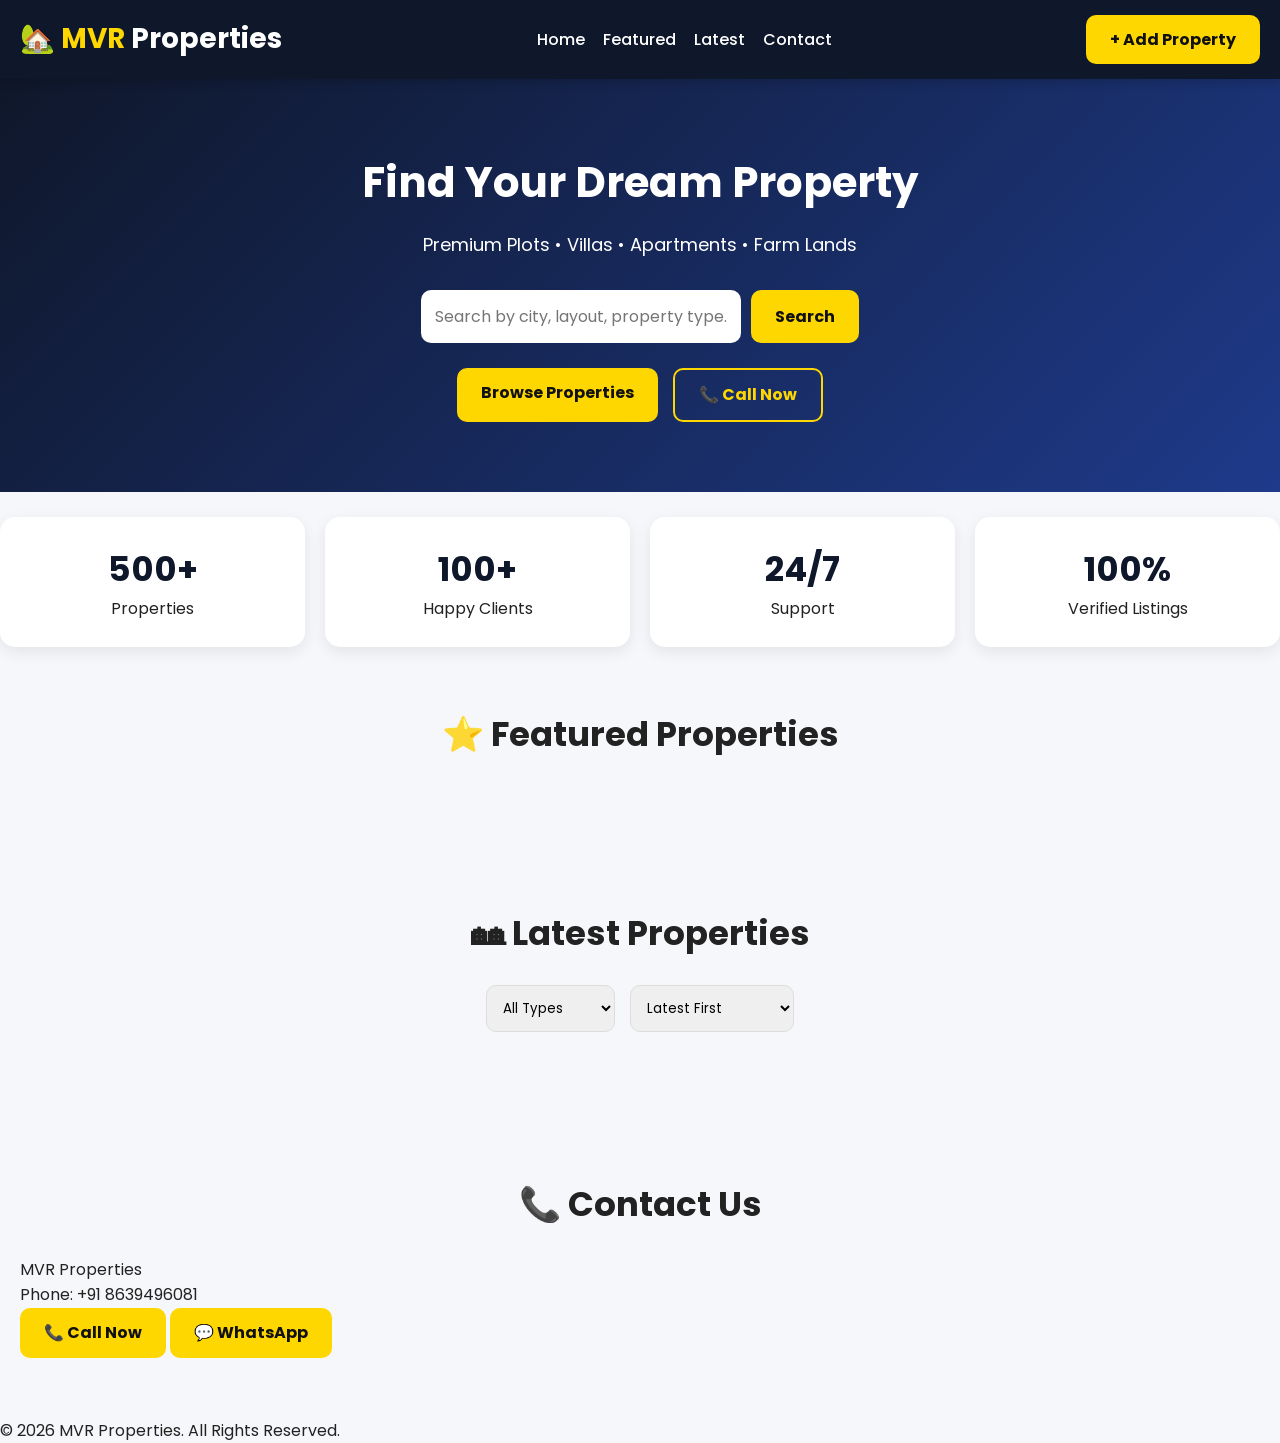
==== index.html @ 77edc290 "Update index.html" ====
<!DOCTYPE html>
<html lang="en">
<head>

<meta charset="UTF-8">
<meta name="viewport" content="width=device-width, initial-scale=1.0">

<title>MVR Properties | Luxury Real Estate</title>

<link rel="stylesheet" href="style.css">

<link href="https://fonts.googleapis.com/css2?family=Poppins:wght@300;400;500;600;700;800&display=swap" rel="stylesheet">

</head>

<body>

<header class="header">

<div class="logo">
🏡 <span>MVR</span> Properties
</div>

<nav>

<a href="#">Home</a>

<a href="#featured">Featured</a>

<a href="#latest">Latest</a>

<a href="#contact">Contact</a>

</nav>

<button id="addPropertyBtn" class="gold-btn">
+ Add Property
</button>

</header>

<section class="hero">

<div class="hero-content">

<h1>
Find Your Dream Property
</h1>

<p>
Premium Plots • Villas • Apartments • Farm Lands
</p>

<div class="search-box">

<input
type="text"
id="searchInput"
placeholder="Search by city, layout, property type...">

<button class="gold-btn">
Search
</button>

</div>

<div class="hero-buttons">

<a href="#featured" class="gold-btn">
Browse Properties
</a>

<a href="tel:8639496081" class="outline-btn">
📞 Call Now
</a>

</div>

</div>

</section>

<section class="stats">

<div class="stat-card">
<h2>500+</h2>
<p>Properties</p>
</div>

<div class="stat-card">
<h2>100+</h2>
<p>Happy Clients</p>
</div>

<div class="stat-card">
<h2>24/7</h2>
<p>Support</p>
</div>

<div class="stat-card">
<h2>100%</h2>
<p>Verified Listings</p>
</div>

</section>

<section id="featured" class="section">

<h2>⭐ Featured Properties</h2>

<div id="propertyList" class="property-grid">

<!-- Properties load here -->

</div>

</section>
<section id="latest" class="section">

<h2>🏘 Latest Properties</h2>

<div class="filter-bar">

<select id="propertyType">

<option value="">All Types</option>
<option>Open Plot</option>
<option>House</option>
<option>Apartment</option>
<option>Commercial</option>
<option>Farm Land</option>

</select>

<select id="sortBy">

<option value="latest">Latest First</option>
<option value="low">Price: Low to High</option>
<option value="high">Price: High to Low</option>

</select>

</div>

<div id="latestProperties" class="property-grid">

<!-- Latest properties load here -->

</div>

</section>
<!-- View Details Popup -->

<div id="detailsModal" class="modal">

<div class="modal-content details-box">

<span id="closeDetails" class="close">&times;</span>

<div id="detailsSlider" class="slider-container">

<button id="prevImage" class="slider-btn">◀</button>

<img id="detailImage" src="" alt="Property" class="detail-image">

<button id="nextImage" class="slider-btn">▶</button>

</div>

<p id="imageCounter" style="text-align:center;font-weight:bold;margin-top:10px;">
1 / 1
</p>

<h2 id="detailTitle"></h2>

<h3 id="detailPrice"></h3>

<p id="detailLocation"></p>

<p id="detailLayout"></p>

<p id="detailDescription"></p>

<div class="detail-buttons">

<a id="callBtn" class="gold-btn" href="#">
📞 Call
</a>

<a id="whatsappBtn" class="gold-btn" target="_blank">
💬 WhatsApp
</a>

<a id="mapBtn" class="gold-btn" target="_blank">
📍 Maps
</a>

<button id="shareBtn" class="gold-btn">
🔗 Share
</button>

</div>

</div>

</div>
<!-- Add Property Popup -->

<div id="propertyModal" class="modal">

<div class="modal-content">

<span id="closeModal" class="close">&times;</span>

<h2>Add New Property</h2>

<input type="text" id="title" placeholder="Property Title">

<input type="number" id="price" placeholder="Price">

<select id="propertyTypeInput">
<option>Open Plot</option>
<option>House</option>
<option>Apartment</option>
<option>Commercial</option>
<option>Farm Land</option>
</select>

<input type="text" id="location" placeholder="Location">

<input type="text" id="layout" placeholder="Layout Name">

<input type="text" id="area" placeholder="Area (Sq.Yards / Acres)">

<select id="facing">
<option>East</option>
<option>West</option>
<option>North</option>
<option>South</option>
</select>

<input type="text" id="maps" placeholder="Google Maps Link">

<input type="text" id="phone" value="8639496081">

<textarea id="description" placeholder="Property Description"></textarea>

<textarea id="amenities" placeholder="Amenities"></textarea>

<input type="file" id="image" accept="image/*" multiple>

<button id="publishBtn" class="gold-btn">
Publish Property
</button>

</div>

</div>
<!-- Contact Section -->

<section id="contact" class="section">

<h2>📞 Contact Us</h2>

<p>
MVR Properties <br>
Phone: +91 8639496081
</p>

<a href="tel:8639496081" class="gold-btn">
📞 Call Now
</a>

<a href="https://wa.me/918639496081" class="gold-btn" target="_blank">
💬 WhatsApp
</a>

</section>

<footer>

<p>
© 2026 MVR Properties. All Rights Reserved.
</p>

</footer>

<script type="module" src="firebase.js"></script>

<script type="module" src="script.js"></script>

</body>

</html>
---- style.css ----
*{
margin:0;
padding:0;
box-sizing:border-box;
font-family:'Poppins',sans-serif;
}

body{
background:#f5f7fa;
color:#222;
line-height:1.6;
}

html{
scroll-behavior:smooth;
}

a{
text-decoration:none;
}

.header{
position:sticky;
top:0;
z-index:1000;
display:flex;
justify-content:space-between;
align-items:center;
padding:15px 20px;
background:#0f172a;
color:#fff;
box-shadow:0 2px 10px rgba(0,0,0,.2);
}

.logo{
font-size:28px;
font-weight:700;
}

.logo span{
color:#FFD700;
}

nav{
display:flex;
gap:18px;
}

nav a{
color:white;
font-weight:500;
transition:.3s;
}

nav a:hover{
color:#FFD700;
}

.hero{
padding:70px 20px;
text-align:center;
background:linear-gradient(135deg,#0f172a,#1e3a8a);
color:#fff;
}

.hero h1{
font-size:42px;
margin-bottom:15px;
}

.hero p{
font-size:18px;
margin-bottom:30px;
}

.search-box{
display:flex;
justify-content:center;
gap:10px;
flex-wrap:wrap;
margin-bottom:25px;
}

.search-box input{
width:320px;
max-width:90%;
padding:14px;
border:none;
border-radius:10px;
font-size:16px;
}

.gold-btn{
background:#FFD700;
color:#111;
padding:12px 24px;
border:none;
border-radius:10px;
font-size:16px;
font-weight:700;
cursor:pointer;
transition:.3s;
display:inline-block;
}

.gold-btn:hover{
background:#e6c200;
transform:translateY(-2px);
}

.outline-btn{
padding:12px 24px;
border:2px solid #FFD700;
color:#FFD700;
border-radius:10px;
font-weight:700;
display:inline-block;
transition:.3s;
}

.outline-btn:hover{
background:#FFD700;
color:#111;
}

.hero-buttons{
display:flex;
justify-content:center;
gap:15px;
flex-wrap:wrap;
}

.section{
padding:60px 20px;
}

.section h2{
text-align:center;
margin-bottom:25px;
font-size:34px;
}

.stats{
display:grid;
grid-template-columns:repeat(auto-fit,minmax(220px,1fr));
gap:20px;
margin-top:25px;
}

.stat-card{
background:#fff;
padding:25px;
border-radius:15px;
text-align:center;
box-shadow:0 5px 15px rgba(0,0,0,.08);
}

.stat-card h2{
color:#0f172a;
font-size:34px;
}

.property-grid{
display:grid;
grid-template-columns:repeat(auto-fit,minmax(320px,1fr));
gap:25px;
margin-top:25px;
}

.property-card{
background:#fff;
border-radius:15px;
overflow:hidden;
box-shadow:0 5px 15px rgba(0,0,0,.1);
transition:.3s;
}

.property-card:hover{
transform:translateY(-5px);
}

.property-card img{
width:100%;
height:220px;
object-fit:cover;
}

.property-info{
padding:18px;
}

.property-info h3{
margin-bottom:10px;
}

.property-info p{
margin:8px 0;
}

.filter-bar{
display:flex;
justify-content:center;
gap:15px;
flex-wrap:wrap;
margin-bottom:25px;
}

.filter-bar select{
padding:12px;
border-radius:10px;
border:1px solid #ddd;
}

@media(max-width:768px){

.hero h1{
font-size:30px;
}

.section h2{
font-size:28px;
}

.property-grid{
grid-template-columns:1fr;
}

}
.modal{
display:none;
position:fixed;
top:0;
left:0;
width:100%;
height:100%;
background:rgba(0,0,0,.75);
justify-content:center;
align-items:center;
z-index:9999;
padding:15px;
}

.modal-content{
background:#fff;
width:100%;
max-width:700px;
border-radius:15px;
padding:20px;
position:relative;
max-height:90vh;
overflow:auto;
}

.close{
position:absolute;
top:12px;
right:18px;
font-size:30px;
cursor:pointer;
font-weight:bold;
}

.modal-content input,
.modal-content textarea{
width:100%;
padding:12px;
margin:10px 0;
border:1px solid #ccc;
border-radius:10px;
font-size:16px;
}

.modal-content textarea{
min-height:120px;
resize:vertical;
}

.gallery{
display:flex;
gap:10px;
overflow-x:auto;
margin-bottom:15px;
}

.gallery img{
width:120px;
height:90px;
object-fit:cover;
border-radius:10px;
cursor:pointer;
border:2px solid transparent;
}

.gallery img:hover{
border-color:#FFD700;
}

.detail-image{
width:100%;
height:320px;
object-fit:cover;
border-radius:12px;
margin-bottom:15px;
}

.detail-buttons{
display:flex;
gap:10px;
flex-wrap:wrap;
margin-top:20px;
}

.detail-buttons .gold-btn{
flex:1;
text-align:center;
}

@media(max-width:768px){

.detail-image{
height:220px;
}

.gallery img{
width:90px;
height:70px;
}

    }
.slider-btn{
position:absolute;
top:50%;
transform:translateY(-50%);
background:#FFD700;
border:none;
padding:12px;
border-radius:50%;
cursor:pointer;
font-size:18px;
font-weight:bold;
z-index:5;
}

.slider-prev{
left:10px;
}

.slider-next{
right:10px;
}

.image-wrapper{
position:relative;
}

.fullscreen{
position:fixed;
top:0;
left:0;
width:100%;
height:100%;
background:#000;
display:none;
justify-content:center;
align-items:center;
z-index:10000;
}

.fullscreen img{
max-width:95%;
max-height:95%;
object-fit:contain;
}

.fade{
animation:fadeIn .3s;
}

@keyframes fadeIn{
from{
opacity:0;
transform:scale(.95);
}
to{
opacity:1;
transform:scale(1);
}
}

.gold-btn:hover{
transform:translateY(-2px);
box-shadow:0 6px 20px rgba(255,215,0,.4);
}

.property-card{
animation:fadeIn .4s;
}
.loading{
text-align:center;
padding:30px;
font-size:18px;
font-weight:bold;
color:#666;
}

::-webkit-scrollbar{
width:8px;
height:8px;
}

::-webkit-scrollbar-thumb{
background:#FFD700;
border-radius:20px;
}

::-webkit-scrollbar-track{
background:#f1f1f1;
}

html{
scroll-behavior:smooth;
}

body{
overflow-x:hidden;
}

img{
max-width:100%;
display:block;
}

input:focus,
textarea:focus,
select:focus{
outline:none;
border-color:#FFD700;
box-shadow:0 0 8px rgba(255,215,0,.4);
}

.gold-btn{
cursor:pointer;
}

.hidden{
display:none !important;
}
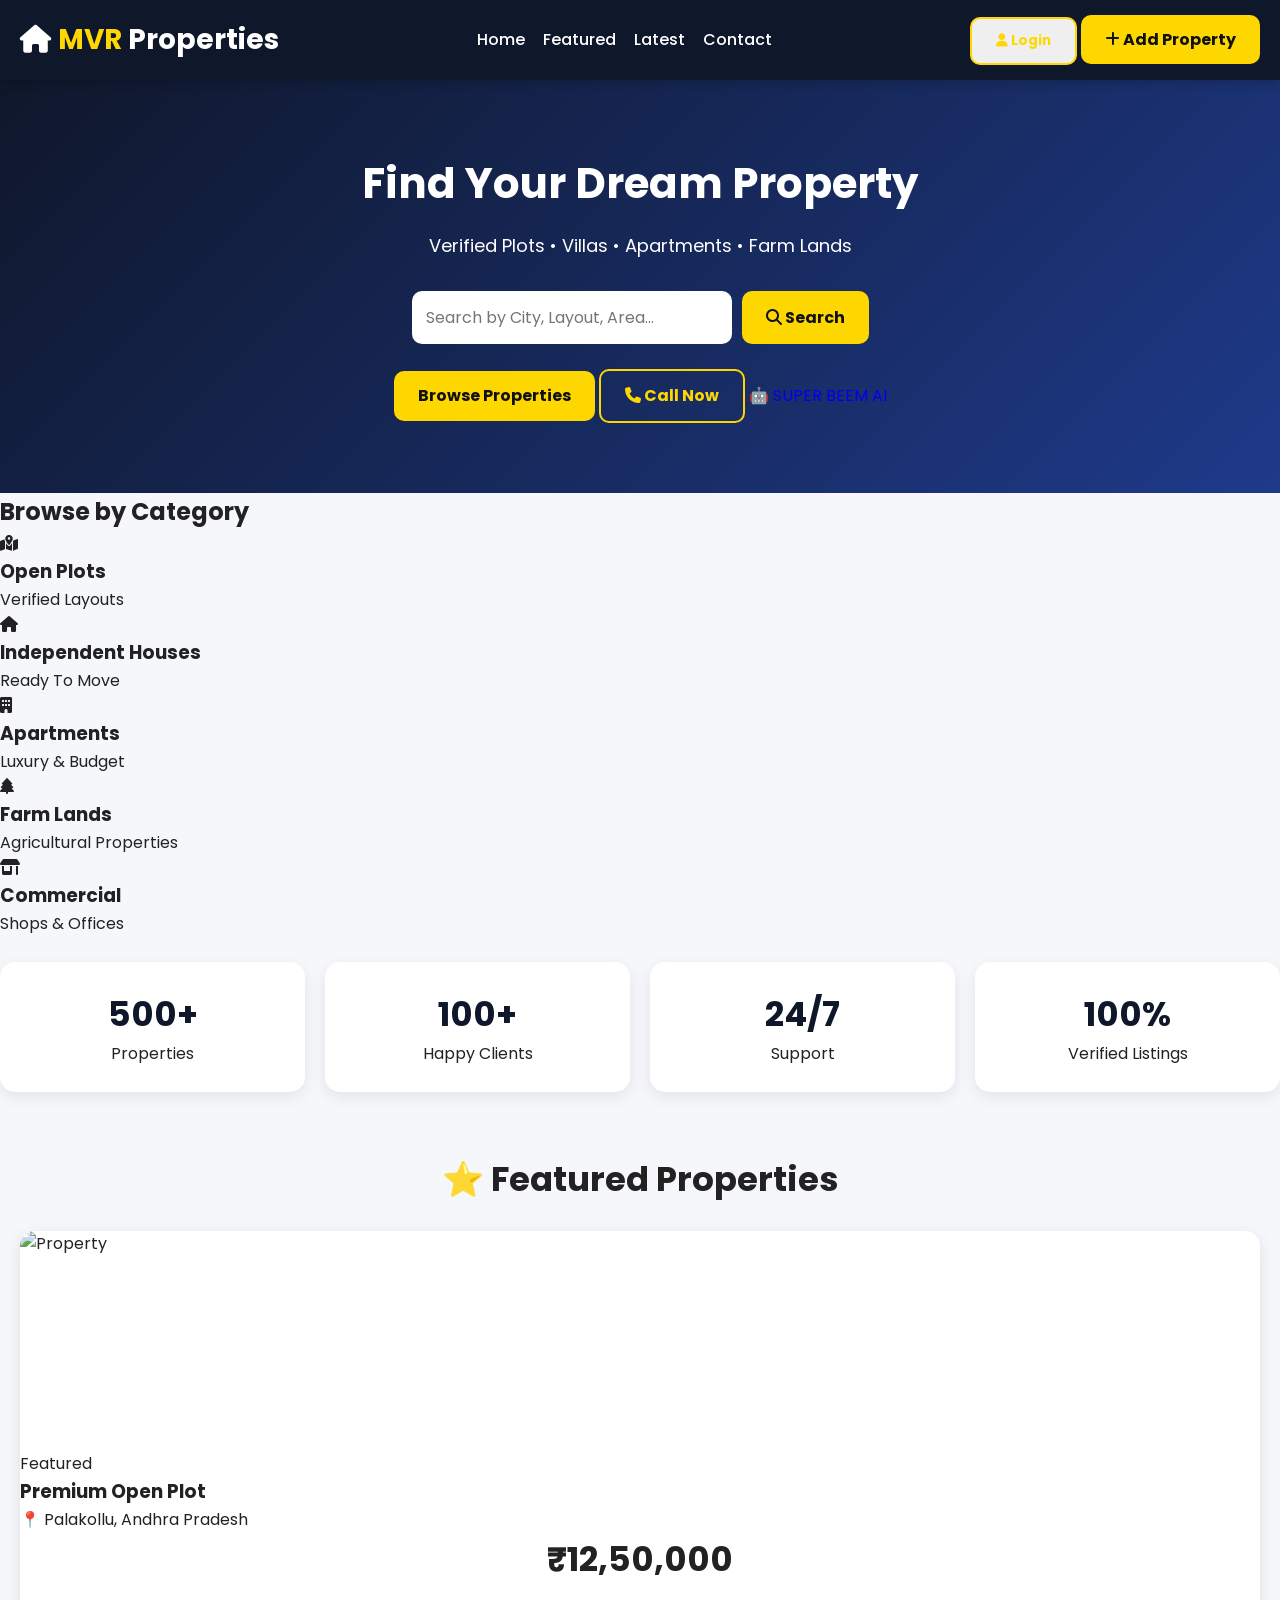
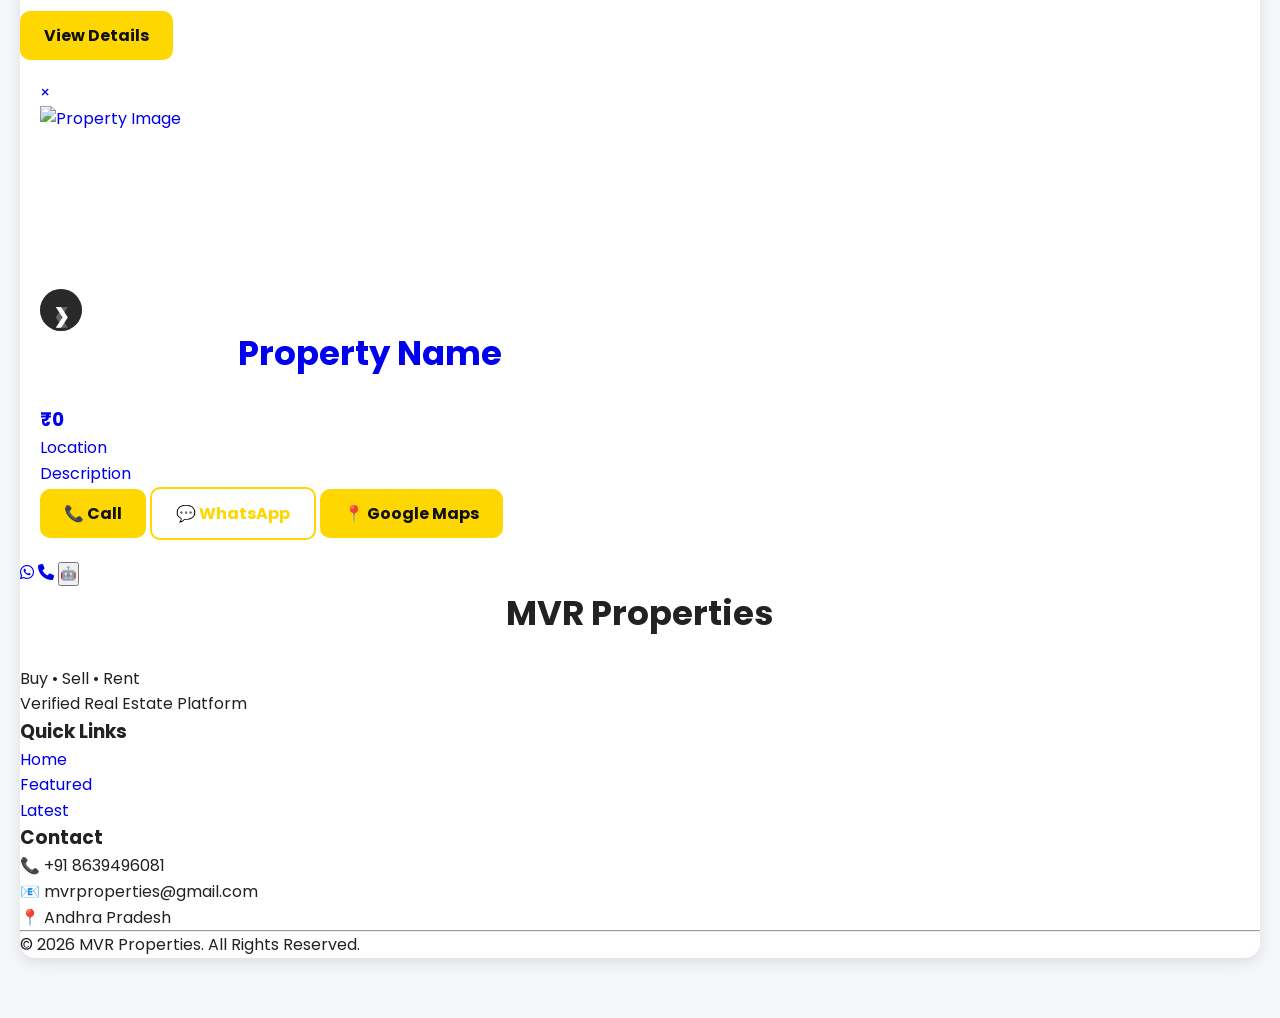
==== commit 66066545: "Update index.html" ====
--- a/index.html
+++ b/index.html
@@ -1,15 +1,31 @@
 <!DOCTYPE html>
 <html lang="en">
+
 <head>
-
-<meta charset="UTF-8">
-<meta name="viewport" content="width=device-width, initial-scale=1.0">
-
-<title>MVR Properties | Luxury Real Estate</title>
-
-<link rel="stylesheet" href="style.css">
-
-<link href="https://fonts.googleapis.com/css2?family=Poppins:wght@300;400;500;600;700;800&display=swap" rel="stylesheet">
+  <meta charset="UTF-8">
+  <meta name="viewport" content="width=device-width, initial-scale=1.0">
+
+  <title>MVR Properties | Buy • Sell • Rent</title>
+
+  <meta name="description"
+    content="Buy, Sell and Rent Properties with MVR Properties. Verified Plots, Villas, Apartments and Farm Lands.">
+
+  <meta name="keywords"
+    content="MVR Properties, Real Estate, Plots, Villas, Apartments, Farm Land">
+
+  <meta name="theme-color" content="#b8860b">
+
+  <link rel="stylesheet" href="style.css">
+
+  <link rel="preconnect" href="https://fonts.googleapis.com">
+
+  <link rel="preconnect" href="https://fonts.gstatic.com" crossorigin>
+
+  <link href="https://fonts.googleapis.com/css2?family=Poppins:wght@300;400;500;600;700;800&display=swap"
+    rel="stylesheet">
+
+  <link rel="stylesheet"
+    href="https://cdnjs.cloudflare.com/ajax/libs/font-awesome/6.6.0/css/all.min.css">
 
 </head>
 
@@ -18,10 +34,14 @@
 <header class="header">
 
 <div class="logo">
-🏡 <span>MVR</span> Properties
-</div>
-
-<nav>
+
+<i class="fa-solid fa-house"></i>
+
+<span>MVR</span> Properties
+
+</div>
+
+<nav class="navbar">
 
 <a href="#">Home</a>
 
@@ -33,22 +53,44 @@
 
 </nav>
 
+<div class="header-buttons">
+
+<button id="loginBtn" class="outline-btn">
+
+<i class="fa-solid fa-user"></i>
+
+Login
+
+</button>
+
 <button id="addPropertyBtn" class="gold-btn">
-+ Add Property
-</button>
+
+<i class="fa-solid fa-plus"></i>
+
+Add Property
+
+</button>
+
+</div>
 
 </header>
 
 <section class="hero">
 
+<div class="hero-overlay"></div>
+
 <div class="hero-content">
 
 <h1>
+
 Find Your Dream Property
+
 </h1>
 
 <p>
-Premium Plots • Villas • Apartments • Farm Lands
+
+Verified Plots • Villas • Apartments • Farm Lands
+
 </p>
 
 <div class="search-box">
@@ -56,22 +98,38 @@
 <input
 type="text"
 id="searchInput"
-placeholder="Search by city, layout, property type...">
-
-<button class="gold-btn">
+placeholder="Search by City, Layout, Area...">
+
+<button id="searchBtn" class="gold-btn">
+
+<i class="fa-solid fa-magnifying-glass"></i>
+
 Search
-</button>
-
-</div>
-
-<div class="hero-buttons">
+
+</button>
+
+</div>
+
+<div class="hero-actions">
 
 <a href="#featured" class="gold-btn">
+
 Browse Properties
+
 </a>
 
 <a href="tel:8639496081" class="outline-btn">
-📞 Call Now
+
+<i class="fa-solid fa-phone"></i>
+
+Call Now
+
+</a>
+
+<a href="#" id="superBeemAI" class="ai-btn">
+
+🤖 SUPER BEEM AI
+
 </a>
 
 </div>
@@ -79,6 +137,54 @@
 </div>
 
 </section>
+<!-- ===========================
+PROPERTY CATEGORIES
+=========================== -->
+
+<section class="categories">
+
+<h2 class="section-title">Browse by Category</h2>
+
+<div class="category-grid">
+
+<div class="category-card">
+<i class="fa-solid fa-map-location-dot"></i>
+<h3>Open Plots</h3>
+<p>Verified Layouts</p>
+</div>
+
+<div class="category-card">
+<i class="fa-solid fa-house"></i>
+<h3>Independent Houses</h3>
+<p>Ready To Move</p>
+</div>
+
+<div class="category-card">
+<i class="fa-solid fa-building"></i>
+<h3>Apartments</h3>
+<p>Luxury & Budget</p>
+</div>
+
+<div class="category-card">
+<i class="fa-solid fa-tree"></i>
+<h3>Farm Lands</h3>
+<p>Agricultural Properties</p>
+</div>
+
+<div class="category-card">
+<i class="fa-solid fa-shop"></i>
+<h3>Commercial</h3>
+<p>Shops & Offices</p>
+</div>
+
+</div>
+
+</section>
+
+
+<!-- ===========================
+STATS
+=========================== -->
 
 <section class="stats">
 
@@ -104,193 +210,235 @@
 
 </section>
 
+
+<!-- ===========================
+FEATURED PROPERTIES
+=========================== -->
+
 <section id="featured" class="section">
 
-<h2>⭐ Featured Properties</h2>
+<h2 class="section-title">
+⭐ Featured Properties
+</h2>
 
 <div id="propertyList" class="property-grid">
 
-<!-- Properties load here -->
-
-</div>
-
-</section>
-<section id="latest" class="section">
-
-<h2>🏘 Latest Properties</h2>
-
-<div class="filter-bar">
-
-<select id="propertyType">
-
-<option value="">All Types</option>
-<option>Open Plot</option>
-<option>House</option>
-<option>Apartment</option>
-<option>Commercial</option>
-<option>Farm Land</option>
-
-</select>
-
-<select id="sortBy">
-
-<option value="latest">Latest First</option>
-<option value="low">Price: Low to High</option>
-<option value="high">Price: High to Low</option>
-
-</select>
-
-</div>
-
-<div id="latestProperties" class="property-grid">
-
-<!-- Latest properties load here -->
-
-</div>
-
-</section>
-<!-- View Details Popup -->
-
-<div id="detailsModal" class="modal">
-
-<div class="modal-content details-box">
-
-<span id="closeDetails" class="close">&times;</span>
-
-<div id="detailsSlider" class="slider-container">
-
-<button id="prevImage" class="slider-btn">◀</button>
-
-<img id="detailImage" src="" alt="Property" class="detail-image">
-
-<button id="nextImage" class="slider-btn">▶</button>
-
-</div>
-
-<p id="imageCounter" style="text-align:center;font-weight:bold;margin-top:10px;">
-1 / 1
-</p>
-
-<h2 id="detailTitle"></h2>
-
-<h3 id="detailPrice"></h3>
-
-<p id="detailLocation"></p>
-
-<p id="detailLayout"></p>
-
-<p id="detailDescription"></p>
-
-<div class="detail-buttons">
-
-<a id="callBtn" class="gold-btn" href="#">
+<!-- Property Card -->
+
+<div class="property-card">
+
+<div class="property-image">
+
+<img src="images/sample-property.jpg" alt="Property">
+
+<span class="featured-badge">
+Featured
+</span>
+
+</div>
+
+<div class="property-content">
+
+<h3>Premium Open Plot</h3>
+
+<p>
+📍 Palakollu, Andhra Pradesh
+</p>
+
+<h2>₹12,50,000</h2>
+
+<div class="property-buttons">
+
+<button class="gold-btn">
+View Details
+</button>
+
+<a href="tel:8639496081" class="
+<!-- ===========================
+PROPERTY DETAILS MODAL
+=========================== -->
+
+<div id="propertyModal" class="modal">
+
+<div class="modal-content">
+
+<span class="close-modal">&times;</span>
+
+<div class="modal-slider">
+
+<button class="slider-btn prev">
+❮
+</button>
+
+<img id="modalImage"
+src=""
+alt="Property Image">
+
+<button class="slider-btn next">
+❯
+</button>
+
+</div>
+
+<div class="modal-body">
+
+<h2 id="modalTitle">
+Property Name
+</h2>
+
+<h3 id="modalPrice">
+₹0
+</h3>
+
+<p id="modalLocation">
+Location
+</p>
+
+<p id="modalDescription">
+Description
+</p>
+
+<div class="modal-buttons">
+
+<a id="callBtn"
+href="#"
+class="gold-btn">
+
 📞 Call
-</a>
-
-<a id="whatsappBtn" class="gold-btn" target="_blank">
+
+</a>
+
+<a id="whatsappBtn"
+href="#"
+target="_blank"
+class="outline-btn">
+
 💬 WhatsApp
-</a>
-
-<a id="mapBtn" class="gold-btn" target="_blank">
-📍 Maps
-</a>
-
-<button id="shareBtn" class="gold-btn">
-🔗 Share
-</button>
-
-</div>
-
-</div>
-
-</div>
-<!-- Add Property Popup -->
-
-<div id="propertyModal" class="modal">
-
-<div class="modal-content">
-
-<span id="closeModal" class="close">&times;</span>
-
-<h2>Add New Property</h2>
-
-<input type="text" id="title" placeholder="Property Title">
-
-<input type="number" id="price" placeholder="Price">
-
-<select id="propertyTypeInput">
-<option>Open Plot</option>
-<option>House</option>
-<option>Apartment</option>
-<option>Commercial</option>
-<option>Farm Land</option>
-</select>
-
-<input type="text" id="location" placeholder="Location">
-
-<input type="text" id="layout" placeholder="Layout Name">
-
-<input type="text" id="area" placeholder="Area (Sq.Yards / Acres)">
-
-<select id="facing">
-<option>East</option>
-<option>West</option>
-<option>North</option>
-<option>South</option>
-</select>
-
-<input type="text" id="maps" placeholder="Google Maps Link">
-
-<input type="text" id="phone" value="8639496081">
-
-<textarea id="description" placeholder="Property Description"></textarea>
-
-<textarea id="amenities" placeholder="Amenities"></textarea>
-
-<input type="file" id="image" accept="image/*" multiple>
-
-<button id="publishBtn" class="gold-btn">
-Publish Property
-</button>
-
-</div>
-
-</div>
-<!-- Contact Section -->
-
-<section id="contact" class="section">
-
-<h2>📞 Contact Us</h2>
-
-<p>
-MVR Properties <br>
-Phone: +91 8639496081
-</p>
-
-<a href="tel:8639496081" class="gold-btn">
-📞 Call Now
-</a>
-
-<a href="https://wa.me/918639496081" class="gold-btn" target="_blank">
-💬 WhatsApp
-</a>
-
-</section>
-
-<footer>
-
-<p>
-© 2026 MVR Properties. All Rights Reserved.
+
+</a>
+
+<a id="mapBtn"
+href="#"
+target="_blank"
+class="gold-btn">
+
+📍 Google Maps
+
+</a>
+
+</div>
+
+</div>
+
+</div>
+
+</div>
+
+
+<!-- FLOATING BUTTONS -->
+
+<a href="https://wa.me/918639496081"
+class="floating-whatsapp"
+target="_blank">
+
+<i class="fab fa-whatsapp"></i>
+
+</a>
+
+<a href="tel:8639496081"
+class="floating-call">
+
+<i class="fa-solid fa-phone"></i>
+
+</a>
+
+<button id="floatingAI"
+class="floating-ai">
+
+🤖
+
+</button>
+
+
+<!-- FOOTER -->
+
+<footer id="contact">
+
+<div class="footer-container">
+
+<div>
+
+<h2>MVR Properties</h2>
+
+<p>
+
+Buy • Sell • Rent
+
+</p>
+
+<p>
+
+Verified Real Estate Platform
+
+</p>
+
+</div>
+
+<div>
+
+<h3>Quick Links</h3>
+
+<a href="#">Home</a><br>
+
+<a href="#featured">Featured</a><br>
+
+<a href="#latest">Latest</a>
+
+</div>
+
+<div>
+
+<h3>Contact</h3>
+
+<p>
+
+📞 +91 8639496081
+
+</p>
+
+<p>
+
+📧 mvrproperties@gmail.com
+
+</p>
+
+<p>
+
+📍 Andhra Pradesh
+
+</p>
+
+</div>
+
+</div>
+
+<hr>
+
+<p class="copyright">
+
+© 2026 MVR Properties.
+
+All Rights Reserved.
+
 </p>
 
 </footer>
 
-<script type="module" src="firebase.js"></script>
-
-<script type="module" src="script.js"></script>
+
+<script src="firebase.js"></script>
+
+<script src="script.js"></script>
 
 </body>
 
 </html>    
-    
-
--- a/style.css
+++ b/style.css
@@ -445,5 +445,30 @@
 .hidden{
 display:none !important;
 }
+.slider-container{
+  position:relative;
+}
+
+.slider-btn{
+  position:absolute;
+  top:50%;
+  transform:translateY(-50%);
+  width:42px;
+  height:42px;
+  border:none;
+  border-radius:50%;
+  background:rgba(0,0,0,0.6);
+  color:#fff;
+  font-size:20px;
+  cursor:pointer;
+  z-index:10;
+}
+
+#prevImage{
+  left:10px;
+}
+
+#nextImage{
+  right:10px;
+}    
     
-    
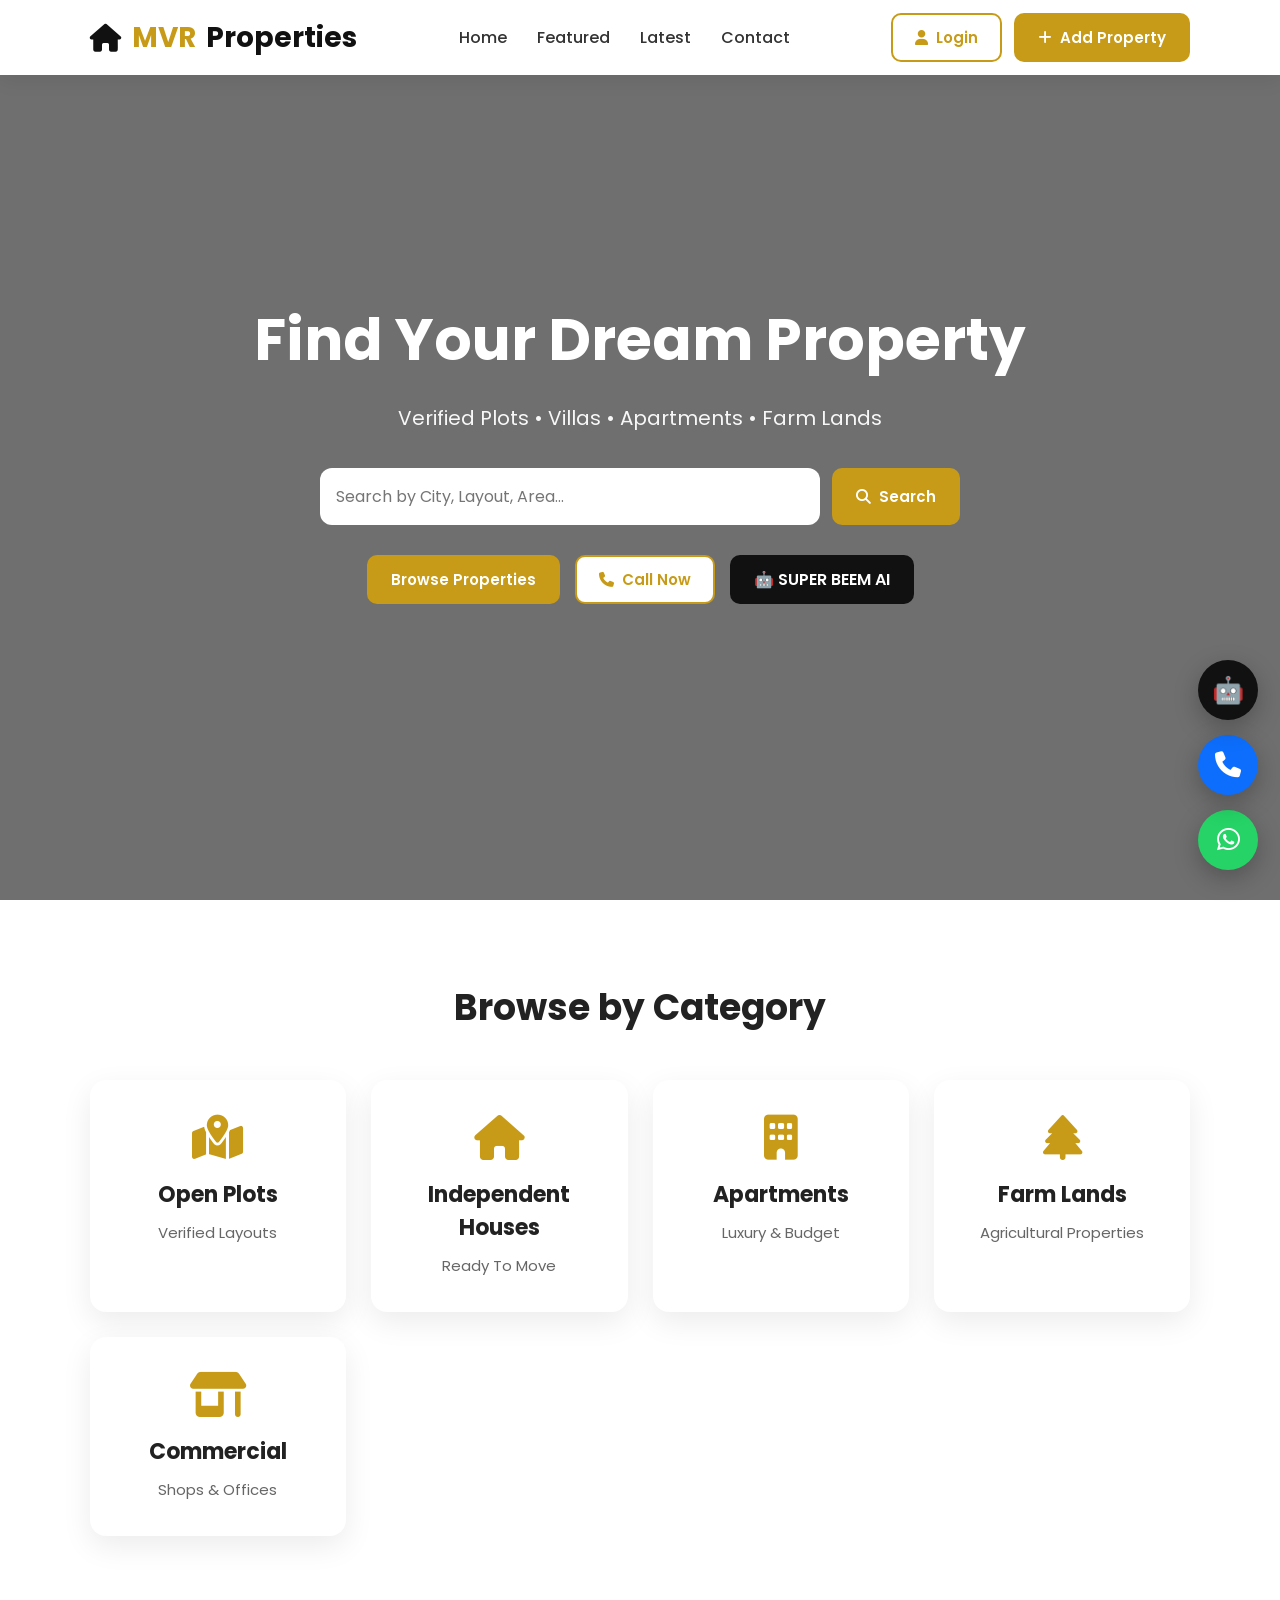
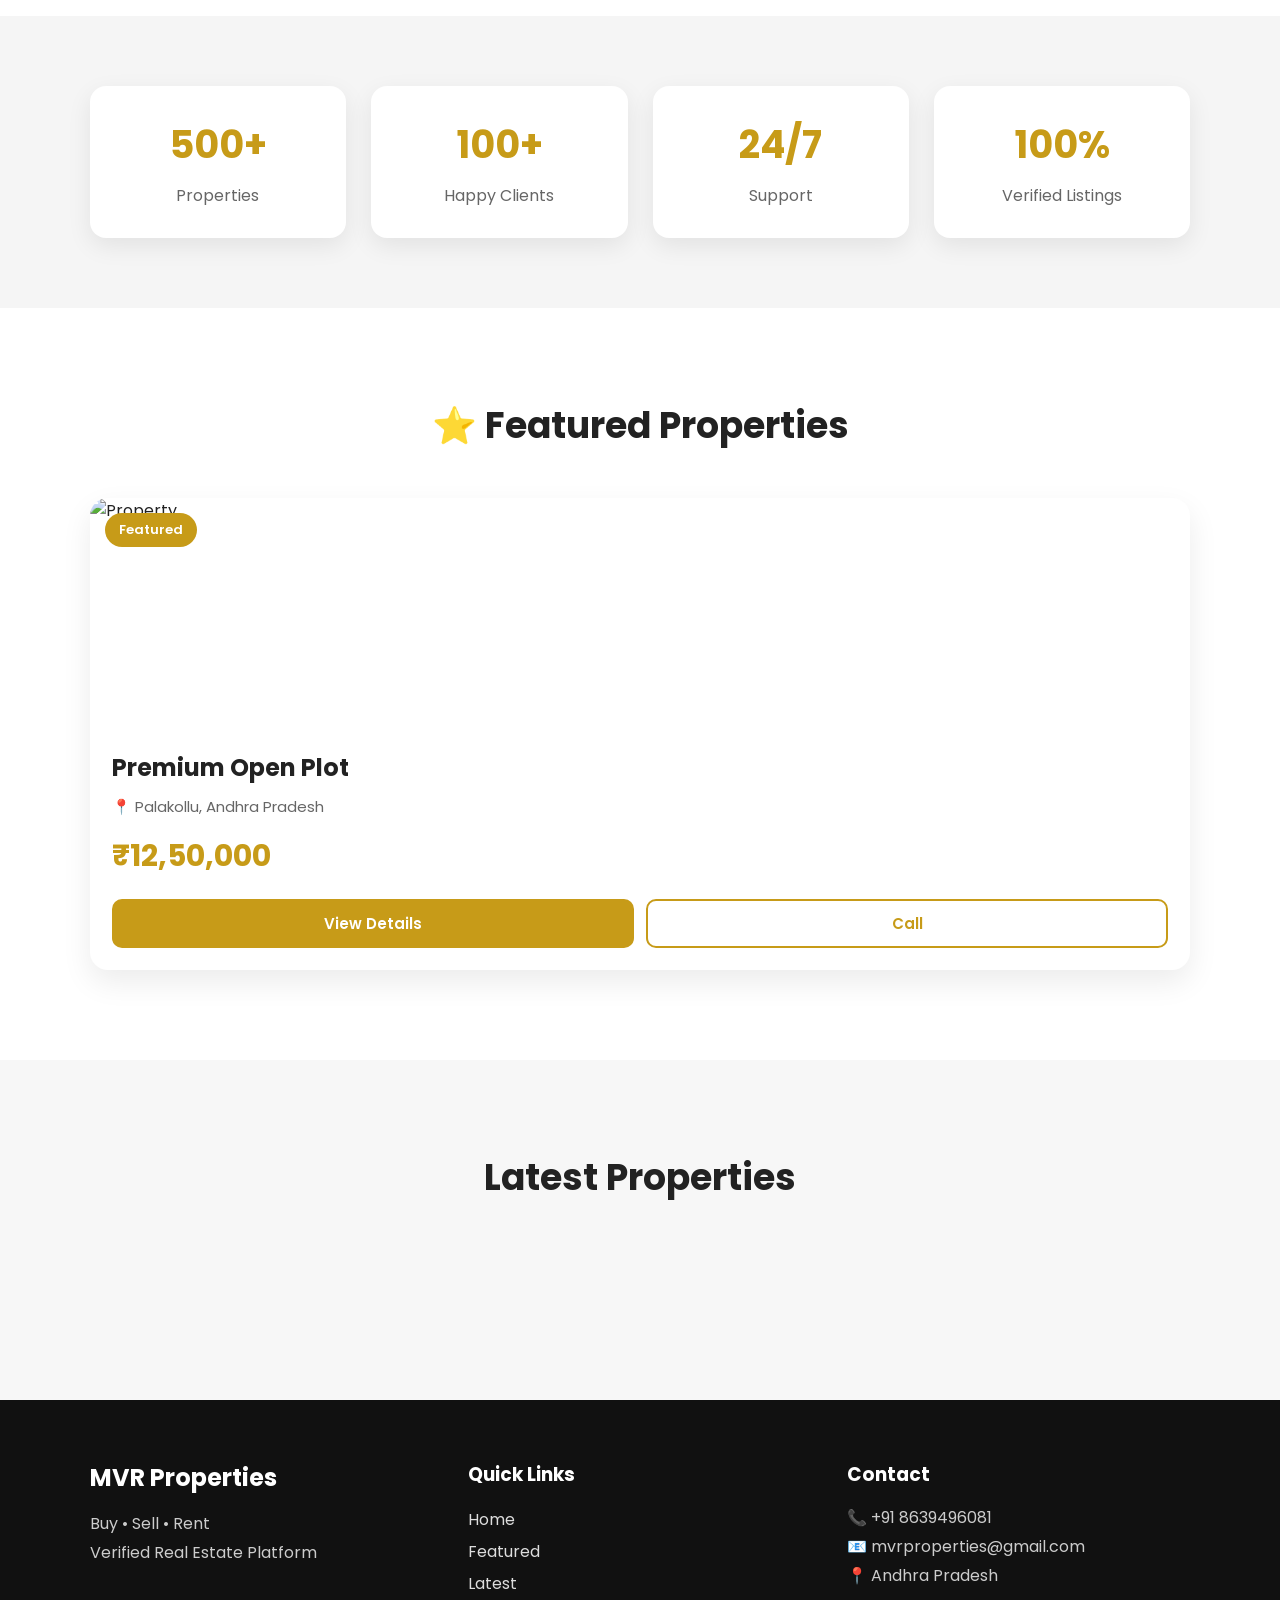
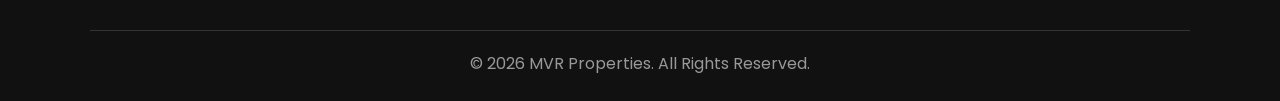
==== commit 39d2999a: "Fix critical HTML issues in index.html" ====
--- a/index.html
+++ b/index.html
@@ -2,443 +2,248 @@
 <html lang="en">
 
 <head>
-  <meta charset="UTF-8">
-  <meta name="viewport" content="width=device-width, initial-scale=1.0">
+  <meta charset="UTF-8" />
+  <meta name="viewport" content="width=device-width, initial-scale=1.0" />
 
   <title>MVR Properties | Buy • Sell • Rent</title>
 
   <meta name="description"
-    content="Buy, Sell and Rent Properties with MVR Properties. Verified Plots, Villas, Apartments and Farm Lands.">
-
-  <meta name="keywords"
-    content="MVR Properties, Real Estate, Plots, Villas, Apartments, Farm Land">
-
-  <meta name="theme-color" content="#b8860b">
-
-  <link rel="stylesheet" href="style.css">
-
-  <link rel="preconnect" href="https://fonts.googleapis.com">
-
-  <link rel="preconnect" href="https://fonts.gstatic.com" crossorigin>
-
+    content="Buy, Sell and Rent Properties with MVR Properties. Verified Plots, Villas, Apartments and Farm Lands." />
+  <meta name="keywords" content="MVR Properties, Real Estate, Plots, Villas, Apartments, Farm Land" />
+  <meta name="theme-color" content="#b8860b" />
+
+  <link rel="stylesheet" href="style.css" />
+
+  <link rel="preconnect" href="https://fonts.googleapis.com" />
+  <link rel="preconnect" href="https://fonts.gstatic.com" crossorigin />
   <link href="https://fonts.googleapis.com/css2?family=Poppins:wght@300;400;500;600;700;800&display=swap"
-    rel="stylesheet">
-
-  <link rel="stylesheet"
-    href="https://cdnjs.cloudflare.com/ajax/libs/font-awesome/6.6.0/css/all.min.css">
-
+    rel="stylesheet" />
+
+  <link rel="stylesheet" href="https://cdnjs.cloudflare.com/ajax/libs/font-awesome/6.6.0/css/all.min.css" />
 </head>
 
 <body>
 
-<header class="header">
-
-<div class="logo">
-
-<i class="fa-solid fa-house"></i>
-
-<span>MVR</span> Properties
-
-</div>
-
-<nav class="navbar">
-
-<a href="#">Home</a>
-
-<a href="#featured">Featured</a>
-
-<a href="#latest">Latest</a>
-
-<a href="#contact">Contact</a>
-
-</nav>
-
-<div class="header-buttons">
-
-<button id="loginBtn" class="outline-btn">
-
-<i class="fa-solid fa-user"></i>
-
-Login
-
-</button>
-
-<button id="addPropertyBtn" class="gold-btn">
-
-<i class="fa-solid fa-plus"></i>
-
-Add Property
-
-</button>
-
-</div>
-
-</header>
-
-<section class="hero">
-
-<div class="hero-overlay"></div>
-
-<div class="hero-content">
-
-<h1>
-
-Find Your Dream Property
-
-</h1>
-
-<p>
-
-Verified Plots • Villas • Apartments • Farm Lands
-
-</p>
-
-<div class="search-box">
-
-<input
-type="text"
-id="searchInput"
-placeholder="Search by City, Layout, Area...">
-
-<button id="searchBtn" class="gold-btn">
-
-<i class="fa-solid fa-magnifying-glass"></i>
-
-Search
-
-</button>
-
-</div>
-
-<div class="hero-actions">
-
-<a href="#featured" class="gold-btn">
-
-Browse Properties
-
-</a>
-
-<a href="tel:8639496081" class="outline-btn">
-
-<i class="fa-solid fa-phone"></i>
-
-Call Now
-
-</a>
-
-<a href="#" id="superBeemAI" class="ai-btn">
-
-🤖 SUPER BEEM AI
-
-</a>
-
-</div>
-
-</div>
-
-</section>
-<!-- ===========================
-PROPERTY CATEGORIES
-=========================== -->
-
-<section class="categories">
-
-<h2 class="section-title">Browse by Category</h2>
-
-<div class="category-grid">
-
-<div class="category-card">
-<i class="fa-solid fa-map-location-dot"></i>
-<h3>Open Plots</h3>
-<p>Verified Layouts</p>
-</div>
-
-<div class="category-card">
-<i class="fa-solid fa-house"></i>
-<h3>Independent Houses</h3>
-<p>Ready To Move</p>
-</div>
-
-<div class="category-card">
-<i class="fa-solid fa-building"></i>
-<h3>Apartments</h3>
-<p>Luxury & Budget</p>
-</div>
-
-<div class="category-card">
-<i class="fa-solid fa-tree"></i>
-<h3>Farm Lands</h3>
-<p>Agricultural Properties</p>
-</div>
-
-<div class="category-card">
-<i class="fa-solid fa-shop"></i>
-<h3>Commercial</h3>
-<p>Shops & Offices</p>
-</div>
-
-</div>
-
-</section>
-
-
-<!-- ===========================
-STATS
-=========================== -->
-
-<section class="stats">
-
-<div class="stat-card">
-<h2>500+</h2>
-<p>Properties</p>
-</div>
-
-<div class="stat-card">
-<h2>100+</h2>
-<p>Happy Clients</p>
-</div>
-
-<div class="stat-card">
-<h2>24/7</h2>
-<p>Support</p>
-</div>
-
-<div class="stat-card">
-<h2>100%</h2>
-<p>Verified Listings</p>
-</div>
-
-</section>
-
-
-<!-- ===========================
-FEATURED PROPERTIES
-=========================== -->
-
-<section id="featured" class="section">
-
-<h2 class="section-title">
-⭐ Featured Properties
-</h2>
-
-<div id="propertyList" class="property-grid">
-
-<!-- Property Card -->
-
-<div class="property-card">
-
-<div class="property-image">
-
-<img src="images/sample-property.jpg" alt="Property">
-
-<span class="featured-badge">
-Featured
-</span>
-
-</div>
-
-<div class="property-content">
-
-<h3>Premium Open Plot</h3>
-
-<p>
-📍 Palakollu, Andhra Pradesh
-</p>
-
-<h2>₹12,50,000</h2>
-
-<div class="property-buttons">
-
-<button class="gold-btn">
-View Details
-</button>
-
-<a href="tel:8639496081" class="
-<!-- ===========================
-PROPERTY DETAILS MODAL
-=========================== -->
-
-<div id="propertyModal" class="modal">
-
-<div class="modal-content">
-
-<span class="close-modal">&times;</span>
-
-<div class="modal-slider">
-
-<button class="slider-btn prev">
-❮
-</button>
-
-<img id="modalImage"
-src=""
-alt="Property Image">
-
-<button class="slider-btn next">
-❯
-</button>
-
-</div>
-
-<div class="modal-body">
-
-<h2 id="modalTitle">
-Property Name
-</h2>
-
-<h3 id="modalPrice">
-₹0
-</h3>
-
-<p id="modalLocation">
-Location
-</p>
-
-<p id="modalDescription">
-Description
-</p>
-
-<div class="modal-buttons">
-
-<a id="callBtn"
-href="#"
-class="gold-btn">
-
-📞 Call
-
-</a>
-
-<a id="whatsappBtn"
-href="#"
-target="_blank"
-class="outline-btn">
-
-💬 WhatsApp
-
-</a>
-
-<a id="mapBtn"
-href="#"
-target="_blank"
-class="gold-btn">
-
-📍 Google Maps
-
-</a>
-
-</div>
-
-</div>
-
-</div>
-
-</div>
-
-
-<!-- FLOATING BUTTONS -->
-
-<a href="https://wa.me/918639496081"
-class="floating-whatsapp"
-target="_blank">
-
-<i class="fab fa-whatsapp"></i>
-
-</a>
-
-<a href="tel:8639496081"
-class="floating-call">
-
-<i class="fa-solid fa-phone"></i>
-
-</a>
-
-<button id="floatingAI"
-class="floating-ai">
-
-🤖
-
-</button>
-
-
-<!-- FOOTER -->
-
-<footer id="contact">
-
-<div class="footer-container">
-
-<div>
-
-<h2>MVR Properties</h2>
-
-<p>
-
-Buy • Sell • Rent
-
-</p>
-
-<p>
-
-Verified Real Estate Platform
-
-</p>
-
-</div>
-
-<div>
-
-<h3>Quick Links</h3>
-
-<a href="#">Home</a><br>
-
-<a href="#featured">Featured</a><br>
-
-<a href="#latest">Latest</a>
-
-</div>
-
-<div>
-
-<h3>Contact</h3>
-
-<p>
-
-📞 +91 8639496081
-
-</p>
-
-<p>
-
-📧 mvrproperties@gmail.com
-
-</p>
-
-<p>
-
-📍 Andhra Pradesh
-
-</p>
-
-</div>
-
-</div>
-
-<hr>
-
-<p class="copyright">
-
-© 2026 MVR Properties.
-
-All Rights Reserved.
-
-</p>
-
-</footer>
-
-
-<script src="firebase.js"></script>
-
-<script src="script.js"></script>
-
+  <header class="header">
+    <div class="logo">
+      <i class="fa-solid fa-house"></i>
+
+      <span>MVR</span> Properties
+    </div>
+
+    <nav class="navbar">
+      <a href="#">Home</a>
+      <a href="#featured">Featured</a>
+      <a href="#latest">Latest</a>
+      <a href="#contact">Contact</a>
+    </nav>
+
+    <div class="header-buttons">
+      <button id="loginBtn" class="outline-btn">
+        <i class="fa-solid fa-user"></i>
+        Login
+      </button>
+
+      <button id="addPropertyBtn" class="gold-btn">
+        <i class="fa-solid fa-plus"></i>
+        Add Property
+      </button>
+    </div>
+  </header>
+
+  <main>
+    <section class="hero">
+      <div class="hero-overlay"></div>
+
+      <div class="hero-content">
+        <h1>Find Your Dream Property</h1>
+        <p>Verified Plots • Villas • Apartments • Farm Lands</p>
+
+        <div class="search-box">
+          <input type="text" id="searchInput" placeholder="Search by City, Layout, Area..." />
+          <button id="searchBtn" class="gold-btn">
+            <i class="fa-solid fa-magnifying-glass"></i>
+            Search
+          </button>
+        </div>
+
+        <div class="hero-actions">
+          <a href="#featured" class="gold-btn">Browse Properties</a>
+          <a href="tel:8639496081" class="outline-btn">
+            <i class="fa-solid fa-phone"></i>
+            Call Now
+          </a>
+          <a href="#" id="superBeemAI" class="ai-btn">🤖 SUPER BEEM AI</a>
+        </div>
+      </div>
+    </section>
+
+    <!-- PROPERTY CATEGORIES -->
+    <section class="categories">
+      <h2 class="section-title">Browse by Category</h2>
+
+      <div class="category-grid">
+        <div class="category-card">
+          <i class="fa-solid fa-map-location-dot"></i>
+          <h3>Open Plots</h3>
+          <p>Verified Layouts</p>
+        </div>
+
+        <div class="category-card">
+          <i class="fa-solid fa-house"></i>
+          <h3>Independent Houses</h3>
+          <p>Ready To Move</p>
+        </div>
+
+        <div class="category-card">
+          <i class="fa-solid fa-building"></i>
+          <h3>Apartments</h3>
+          <p>Luxury & Budget</p>
+        </div>
+
+        <div class="category-card">
+          <i class="fa-solid fa-tree"></i>
+          <h3>Farm Lands</h3>
+          <p>Agricultural Properties</p>
+        </div>
+
+        <div class="category-card">
+          <i class="fa-solid fa-shop"></i>
+          <h3>Commercial</h3>
+          <p>Shops & Offices</p>
+        </div>
+      </div>
+    </section>
+
+    <!-- STATS -->
+    <section class="stats">
+      <div class="stat-card">
+        <h2>500+</h2>
+        <p>Properties</p>
+      </div>
+
+      <div class="stat-card">
+        <h2>100+</h2>
+        <p>Happy Clients</p>
+      </div>
+
+      <div class="stat-card">
+        <h2>24/7</h2>
+        <p>Support</p>
+      </div>
+
+      <div class="stat-card">
+        <h2>100%</h2>
+        <p>Verified Listings</p>
+      </div>
+    </section>
+
+    <!-- FEATURED PROPERTIES -->
+    <section id="featured" class="section">
+      <h2 class="section-title">⭐ Featured Properties</h2>
+
+      <div id="propertyList" class="property-grid">
+        <!-- sample static property card — structured and valid -->
+        <div class="property-card">
+          <div class="property-image">
+            <img src="images/sample-property.jpg" alt="Property" />
+            <span class="featured-badge">Featured</span>
+          </div>
+
+          <div class="property-content">
+            <h3>Premium Open Plot</h3>
+            <p>📍 Palakollu, Andhra Pradesh</p>
+            <h2>₹12,50,000</h2>
+
+            <div class="property-buttons">
+              <button class="gold-btn viewBtn">View Details</button>
+              <a href="tel:8639496081" class="outline-btn">Call</a>
+            </div>
+          </div>
+        </div>
+        <!-- additional property cards are rendered by script.js -->
+      </div>
+    </section>
+
+    <!-- LATEST PROPERTIES: ensure this container exists for script usage -->
+    <section id="latest" class="section">
+      <h2 class="section-title">Latest Properties</h2>
+      <div id="latestProperties" class="property-grid">
+        <!-- latest properties rendered by script.js -->
+      </div>
+    </section>
+
+    <!-- PROPERTY DETAILS MODAL -->
+    <div id="propertyModal" class="modal" aria-hidden="true" role="dialog" aria-modal="true">
+      <div class="modal-content">
+        <button class="close-modal" aria-label="Close modal">&times;</button>
+
+        <div class="modal-slider">
+          <button class="slider-btn prev" aria-label="Previous image">❮</button>
+
+          <img id="modalImage" src="" alt="Property Image" />
+
+          <button class="slider-btn next" aria-label="Next image">❯</button>
+        </div>
+
+        <div class="modal-body">
+          <h2 id="modalTitle">Property Name</h2>
+          <h3 id="modalPrice">₹0</h3>
+          <p id="modalLocation">Location</p>
+          <p id="modalDescription">Description</p>
+
+          <div class="modal-buttons">
+            <a id="callBtn" href="#" class="gold-btn">📞 Call</a>
+            <a id="whatsappBtn" href="#" target="_blank" rel="noopener noreferrer" class="outline-btn">💬 WhatsApp</a>
+            <a id="mapBtn" href="#" target="_blank" rel="noopener noreferrer" class="gold-btn">📍 Google Maps</a>
+          </div>
+        </div>
+      </div>
+    </div>
+
+    <!-- FLOATING BUTTONS -->
+    <a href="https://wa.me/918639496081" class="floating-whatsapp" target="_blank" rel="noopener noreferrer" aria-label="WhatsApp">
+      <i class="fab fa-whatsapp"></i>
+    </a>
+
+    <a href="tel:8639496081" class="floating-call" aria-label="Call">
+      <i class="fa-solid fa-phone"></i>
+    </a>
+
+    <button id="floatingAI" class="floating-ai" aria-label="AI help">🤖</button>
+  </main>
+
+  <!-- FOOTER -->
+  <footer id="contact">
+    <div class="footer-container">
+      <div>
+        <h2>MVR Properties</h2>
+        <p>Buy • Sell • Rent</p>
+        <p>Verified Real Estate Platform</p>
+      </div>
+
+      <div>
+        <h3>Quick Links</h3>
+        <a href="#">Home</a><br />
+        <a href="#featured">Featured</a><br />
+        <a href="#latest">Latest</a>
+      </div>
+
+      <div>
+        <h3>Contact</h3>
+        <p>📞 +91 8639496081</p>
+        <p>📧 mvrproperties@gmail.com</p>
+        <p>📍 Andhra Pradesh</p>
+      </div>
+    </div>
+
+    <hr />
+
+    <p class="copyright">© 2026 MVR Properties. All Rights Reserved.</p>
+  </footer>
+
+  <!-- Load main script as module so it can import firebase helpers (modular v9+ usage) -->
+  <script type="module" src="script.js"></script>
 </body>
 
-</html>    
+</html>
--- a/style.css
+++ b/style.css
@@ -1,474 +1,704 @@
+/* ==========================
+MVR PROPERTIES
+STYLE.CSS - PART 1
+========================== */
+
 *{
 margin:0;
 padding:0;
 box-sizing:border-box;
 font-family:'Poppins',sans-serif;
+scroll-behavior:smooth;
 }
 
 body{
-background:#f5f7fa;
+background:#f7f7f7;
 color:#222;
-line-height:1.6;
-}
-
-html{
-scroll-behavior:smooth;
-}
-
-a{
-text-decoration:none;
-}
+overflow-x:hidden;
+}
+
+/* ==========================
+HEADER
+========================== */
 
 .header{
-position:sticky;
-top:0;
-z-index:1000;
-display:flex;
-justify-content:space-between;
-align-items:center;
-padding:15px 20px;
-background:#0f172a;
-color:#fff;
-box-shadow:0 2px 10px rgba(0,0,0,.2);
-}
-
-.logo{
-font-size:28px;
-font-weight:700;
-}
-
-.logo span{
-color:#FFD700;
-}
-
-nav{
-display:flex;
-gap:18px;
-}
-
-nav a{
-color:white;
-font-weight:500;
-transition:.3s;
-}
-
-nav a:hover{
-color:#FFD700;
-}
-
-.hero{
-padding:70px 20px;
-text-align:center;
-background:linear-gradient(135deg,#0f172a,#1e3a8a);
-color:#fff;
-}
-
-.hero h1{
-font-size:42px;
-margin-bottom:15px;
-}
-
-.hero p{
-font-size:18px;
-margin-bottom:30px;
-}
-
-.search-box{
-display:flex;
-justify-content:center;
-gap:10px;
-flex-wrap:wrap;
-margin-bottom:25px;
-}
-
-.search-box input{
-width:320px;
-max-width:90%;
-padding:14px;
-border:none;
-border-radius:10px;
-font-size:16px;
-}
-
-.gold-btn{
-background:#FFD700;
-color:#111;
-padding:12px 24px;
-border:none;
-border-radius:10px;
-font-size:16px;
-font-weight:700;
-cursor:pointer;
-transition:.3s;
-display:inline-block;
-}
-
-.gold-btn:hover{
-background:#e6c200;
-transform:translateY(-2px);
-}
-
-.outline-btn{
-padding:12px 24px;
-border:2px solid #FFD700;
-color:#FFD700;
-border-radius:10px;
-font-weight:700;
-display:inline-block;
-transition:.3s;
-}
-
-.outline-btn:hover{
-background:#FFD700;
-color:#111;
-}
-
-.hero-buttons{
-display:flex;
-justify-content:center;
-gap:15px;
-flex-wrap:wrap;
-}
-
-.section{
-padding:60px 20px;
-}
-
-.section h2{
-text-align:center;
-margin-bottom:25px;
-font-size:34px;
-}
-
-.stats{
-display:grid;
-grid-template-columns:repeat(auto-fit,minmax(220px,1fr));
-gap:20px;
-margin-top:25px;
-}
-
-.stat-card{
-background:#fff;
-padding:25px;
-border-radius:15px;
-text-align:center;
-box-shadow:0 5px 15px rgba(0,0,0,.08);
-}
-
-.stat-card h2{
-color:#0f172a;
-font-size:34px;
-}
-
-.property-grid{
-display:grid;
-grid-template-columns:repeat(auto-fit,minmax(320px,1fr));
-gap:25px;
-margin-top:25px;
-}
-
-.property-card{
-background:#fff;
-border-radius:15px;
-overflow:hidden;
-box-shadow:0 5px 15px rgba(0,0,0,.1);
-transition:.3s;
-}
-
-.property-card:hover{
-transform:translateY(-5px);
-}
-
-.property-card img{
-width:100%;
-height:220px;
-object-fit:cover;
-}
-
-.property-info{
-padding:18px;
-}
-
-.property-info h3{
-margin-bottom:10px;
-}
-
-.property-info p{
-margin:8px 0;
-}
-
-.filter-bar{
-display:flex;
-justify-content:center;
-gap:15px;
-flex-wrap:wrap;
-margin-bottom:25px;
-}
-
-.filter-bar select{
-padding:12px;
-border-radius:10px;
-border:1px solid #ddd;
-}
-
-@media(max-width:768px){
-
-.hero h1{
-font-size:30px;
-}
-
-.section h2{
-font-size:28px;
-}
-
-.property-grid{
-grid-template-columns:1fr;
-}
-
-}
-.modal{
-display:none;
 position:fixed;
 top:0;
 left:0;
 width:100%;
-height:100%;
-background:rgba(0,0,0,.75);
+height:75px;
+display:flex;
+justify-content:space-between;
+align-items:center;
+padding:0 7%;
+background:#ffffff;
+box-shadow:0 4px 20px rgba(0,0,0,.08);
+z-index:1000;
+}
+
+.logo{
+font-size:28px;
+font-weight:700;
+color:#111;
+display:flex;
+align-items:center;
+gap:10px;
+}
+
+.logo span{
+color:#c79b18;
+}
+
+.navbar{
+display:flex;
+gap:30px;
+}
+
+.navbar a{
+text-decoration:none;
+font-size:16px;
+font-weight:500;
+color:#333;
+transition:.3s;
+}
+
+.navbar a:hover{
+color:#c79b18;
+}
+
+.header-buttons{
+display:flex;
+gap:12px;
+}
+
+/* ==========================
+BUTTONS
+========================== */
+
+.gold-btn{
+background:#c79b18;
+color:#fff;
+padding:12px 24px;
+border:none;
+border-radius:10px;
+cursor:pointer;
+font-size:15px;
+font-weight:600;
+text-decoration:none;
+transition:.3s;
+display:inline-flex;
+align-items:center;
+gap:8px;
+}
+
+.gold-btn:hover{
+background:#a57f12;
+transform:translateY(-2px);
+}
+
+.outline-btn{
+background:#fff;
+color:#c79b18;
+border:2px solid #c79b18;
+padding:11px 22px;
+border-radius:10px;
+cursor:pointer;
+font-size:15px;
+font-weight:600;
+text-decoration:none;
+transition:.3s;
+display:inline-flex;
+align-items:center;
+gap:8px;
+}
+
+.outline-btn:hover{
+background:#c79b18;
+color:#fff;
+}
+
+/* ==========================
+HERO SECTION
+========================== */
+
+.hero{
+height:100vh;
+background:url("images/hero.jpg") center/cover no-repeat;
+display:flex;
 justify-content:center;
 align-items:center;
-z-index:9999;
-padding:15px;
+position:relative;
+padding:30px;
+}
+
+.hero-overlay{
+position:absolute;
+inset:0;
+background:rgba(0,0,0,.55);
+}
+
+.hero-content{
+position:relative;
+z-index:2;
+text-align:center;
+max-width:900px;
+color:#fff;
+}
+
+.hero-content h1{
+font-size:58px;
+font-weight:700;
+margin-bottom:20px;
+}
+
+.hero-content p{
+font-size:20px;
+margin-bottom:35px;
+opacity:.95;
+}
+
+/* ==========================
+SEARCH BOX
+========================== */
+
+.search-box{
+display:flex;
+justify-content:center;
+gap:12px;
+flex-wrap:wrap;
+margin-bottom:30px;
+}
+
+.search-box input{
+width:500px;
+max-width:100%;
+padding:16px;
+border:none;
+border-radius:12px;
+font-size:16px;
+outline:none;
+}
+
+.hero-actions{
+display:flex;
+justify-content:center;
+gap:15px;
+flex-wrap:wrap;
+}
+
+.ai-btn{
+background:#111;
+color:#fff;
+padding:12px 24px;
+border-radius:10px;
+text-decoration:none;
+font-weight:600;
+transition:.3s;
+}
+
+.ai-btn:hover{
+background:#000;
+transform:translateY(-2px);
+}
+/* ==========================
+CATEGORIES
+========================== */
+
+.categories{
+padding:80px 7%;
+background:#ffffff;
+}
+
+.section-title{
+text-align:center;
+font-size:36px;
+font-weight:700;
+margin-bottom:45px;
+color:#222;
+}
+
+.category-grid{
+display:grid;
+grid-template-columns:repeat(auto-fit,minmax(220px,1fr));
+gap:25px;
+}
+
+.category-card{
+background:#fff;
+padding:35px 20px;
+border-radius:16px;
+text-align:center;
+box-shadow:0 10px 30px rgba(0,0,0,.08);
+transition:.35s;
+cursor:pointer;
+}
+
+.category-card:hover{
+transform:translateY(-8px);
+box-shadow:0 18px 40px rgba(0,0,0,.12);
+}
+
+.category-card i{
+font-size:45px;
+color:#c79b18;
+margin-bottom:18px;
+}
+
+.category-card h3{
+font-size:22px;
+margin-bottom:10px;
+}
+
+.category-card p{
+font-size:15px;
+color:#666;
+}
+
+/* ==========================
+STATS
+========================== */
+
+.stats{
+padding:70px 7%;
+display:grid;
+grid-template-columns:repeat(auto-fit,minmax(180px,1fr));
+gap:25px;
+background:#f5f5f5;
+}
+
+.stat-card{
+background:#fff;
+padding:30px;
+border-radius:16px;
+text-align:center;
+box-shadow:0 8px 25px rgba(0,0,0,.08);
+transition:.3s;
+}
+
+.stat-card:hover{
+transform:translateY(-6px);
+}
+
+.stat-card h2{
+font-size:38px;
+color:#c79b18;
+margin-bottom:10px;
+}
+
+.stat-card p{
+font-size:16px;
+color:#666;
+}
+
+/* ==========================
+SECTION
+========================== */
+
+.section{
+padding:90px 7%;
+background:#fff;
+}
+
+/* ==========================
+PROPERTY GRID
+========================== */
+
+.property-grid{
+display:grid;
+grid-template-columns:repeat(auto-fit,minmax(320px,1fr));
+gap:30px;
+}
+
+/* ==========================
+PROPERTY CARD
+========================== */
+
+.property-card{
+background:#fff;
+border-radius:18px;
+overflow:hidden;
+box-shadow:0 12px 30px rgba(0,0,0,.08);
+transition:.35s;
+}
+
+.property-card:hover{
+transform:translateY(-8px);
+box-shadow:0 18px 40px rgba(0,0,0,.15);
+}
+
+.property-image{
+position:relative;
+height:230px;
+overflow:hidden;
+}
+
+.property-image img{
+width:100%;
+height:100%;
+object-fit:cover;
+transition:.4s;
+}
+
+.property-card:hover img{
+transform:scale(1.08);
+}
+
+.featured-badge{
+position:absolute;
+top:15px;
+left:15px;
+background:#c79b18;
+color:#fff;
+padding:7px 14px;
+border-radius:30px;
+font-size:13px;
+font-weight:600;
+}
+
+.property-content{
+padding:22px;
+}
+
+.property-content h3{
+font-size:24px;
+margin-bottom:10px;
+color:#222;
+}
+
+.property-content p{
+font-size:15px;
+color:#666;
+margin-bottom:15px;
+line-height:1.6;
+}
+
+.property-content h2{
+font-size:30px;
+color:#c79b18;
+margin-bottom:20px;
+}
+
+.property-buttons{
+display:flex;
+gap:12px;
+flex-wrap:wrap;
+}
+
+.property-buttons .gold-btn,
+.property-buttons .outline-btn{
+flex:1;
+justify-content:center;
+}
+
+/* ==========================
+LATEST SECTION
+========================== */
+
+#latest{
+background:#f7f7f7;
+}
+/* ==========================
+MODAL
+========================== */
+
+.modal{
+display:none;
+position:fixed;
+inset:0;
+background:rgba(0,0,0,.75);
+z-index:5000;
+justify-content:center;
+align-items:center;
+padding:20px;
 }
 
 .modal-content{
+width:100%;
+max-width:950px;
 background:#fff;
+border-radius:20px;
+overflow:hidden;
+position:relative;
+animation:popup .35s ease;
+}
+
+@keyframes popup{
+from{
+opacity:0;
+transform:scale(.9);
+}
+to{
+opacity:1;
+transform:scale(1);
+}
+}
+
+.close-modal{
+position:absolute;
+top:18px;
+right:22px;
+font-size:34px;
+cursor:pointer;
+font-weight:700;
+z-index:10;
+}
+
+.modal-slider{
+position:relative;
+height:420px;
+background:#eee;
+}
+
+.modal-slider img{
 width:100%;
-max-width:700px;
-border-radius:15px;
-padding:20px;
-position:relative;
-max-height:90vh;
-overflow:auto;
-}
-
-.close{
-position:absolute;
-top:12px;
-right:18px;
-font-size:30px;
-cursor:pointer;
-font-weight:bold;
-}
-
-.modal-content input,
-.modal-content textarea{
-width:100%;
-padding:12px;
-margin:10px 0;
-border:1px solid #ccc;
-border-radius:10px;
-font-size:16px;
-}
-
-.modal-content textarea{
-min-height:120px;
-resize:vertical;
-}
-
-.gallery{
-display:flex;
-gap:10px;
-overflow-x:auto;
-margin-bottom:15px;
-}
-
-.gallery img{
-width:120px;
-height:90px;
+height:100%;
 object-fit:cover;
-border-radius:10px;
-cursor:pointer;
-border:2px solid transparent;
-}
-
-.gallery img:hover{
-border-color:#FFD700;
-}
-
-.detail-image{
-width:100%;
-height:320px;
-object-fit:cover;
-border-radius:12px;
-margin-bottom:15px;
-}
-
-.detail-buttons{
-display:flex;
-gap:10px;
-flex-wrap:wrap;
-margin-top:20px;
-}
-
-.detail-buttons .gold-btn{
-flex:1;
-text-align:center;
-}
-
-@media(max-width:768px){
-
-.detail-image{
-height:220px;
-}
-
-.gallery img{
-width:90px;
-height:70px;
-}
-
-    }
+}
+
 .slider-btn{
 position:absolute;
 top:50%;
 transform:translateY(-50%);
-background:#FFD700;
+width:45px;
+height:45px;
 border:none;
-padding:12px;
 border-radius:50%;
+background:rgba(255,255,255,.9);
 cursor:pointer;
-font-size:18px;
+font-size:20px;
 font-weight:bold;
-z-index:5;
-}
-
-.slider-prev{
-left:10px;
-}
-
-.slider-next{
-right:10px;
-}
-
-.image-wrapper{
-position:relative;
-}
-
-.fullscreen{
+}
+
+.prev{
+left:15px;
+}
+
+.next{
+right:15px;
+}
+
+.modal-body{
+padding:30px;
+}
+
+.modal-body h2{
+font-size:32px;
+margin-bottom:12px;
+}
+
+.modal-body h3{
+font-size:28px;
+color:#c79b18;
+margin-bottom:15px;
+}
+
+.modal-body p{
+font-size:16px;
+line-height:1.8;
+color:#555;
+margin-bottom:15px;
+}
+
+.modal-buttons{
+display:flex;
+gap:15px;
+flex-wrap:wrap;
+margin-top:20px;
+}
+
+/* ==========================
+FLOATING BUTTONS
+========================== */
+
+.floating-whatsapp,
+.floating-call,
+.floating-ai{
 position:fixed;
-top:0;
-left:0;
-width:100%;
-height:100%;
-background:#000;
-display:none;
+right:22px;
+width:60px;
+height:60px;
+border-radius:50%;
+display:flex;
 justify-content:center;
 align-items:center;
-z-index:10000;
-}
-
-.fullscreen img{
-max-width:95%;
-max-height:95%;
-object-fit:contain;
-}
-
-.fade{
-animation:fadeIn .3s;
-}
-
-@keyframes fadeIn{
-from{
-opacity:0;
-transform:scale(.95);
-}
-to{
-opacity:1;
-transform:scale(1);
-}
-}
-
-.gold-btn:hover{
-transform:translateY(-2px);
-box-shadow:0 6px 20px rgba(255,215,0,.4);
-}
-
-.property-card{
-animation:fadeIn .4s;
-}
-.loading{
+text-decoration:none;
+font-size:26px;
+box-shadow:0 8px 25px rgba(0,0,0,.25);
+z-index:3000;
+transition:.3s;
+}
+
+.floating-whatsapp{
+bottom:30px;
+background:#25D366;
+color:#fff;
+}
+
+.floating-call{
+bottom:105px;
+background:#0d6efd;
+color:#fff;
+}
+
+.floating-ai{
+bottom:180px;
+background:#111;
+color:#fff;
+border:none;
+cursor:pointer;
+}
+
+.floating-whatsapp:hover,
+.floating-call:hover,
+.floating-ai:hover{
+transform:scale(1.1);
+}
+
+/* ==========================
+FOOTER
+========================== */
+
+footer{
+background:#111;
+color:#fff;
+padding:60px 7% 25px;
+margin-top:60px;
+}
+
+.footer-container{
+display:grid;
+grid-template-columns:repeat(auto-fit,minmax(250px,1fr));
+gap:35px;
+}
+
+.footer-container h2,
+.footer-container h3{
+margin-bottom:15px;
+}
+
+.footer-container p{
+line-height:1.8;
+color:#ccc;
+}
+
+.footer-container a{
+color:#ddd;
+text-decoration:none;
+line-height:2;
+transition:.3s;
+}
+
+.footer-container a:hover{
+color:#c79b18;
+}
+
+footer hr{
+margin:30px 0 20px;
+border:none;
+height:1px;
+background:#333;
+}
+
+footer .copyright{
 text-align:center;
-padding:30px;
-font-size:18px;
-font-weight:bold;
-color:#666;
-}
+color:#999;
+}
+
+/* ==========================
+RESPONSIVE
+========================== */
+
+@media(max-width:992px){
+
+.hero-content h1{
+font-size:42px;
+}
+
+.header{
+padding:0 20px;
+}
+
+.navbar{
+display:none;
+}
+
+.modal-slider{
+height:300px;
+}
+
+}
+
+@media(max-width:768px){
+
+.hero{
+padding-top:90px;
+}
+
+.hero-content h1{
+font-size:32px;
+}
+
+.hero-content p{
+font-size:16px;
+}
+
+.search-box{
+flex-direction:column;
+}
+
+.search-box input{
+width:100%;
+}
+
+.hero-actions{
+flex-direction:column;
+}
+
+.header-buttons{
+gap:8px;
+}
+
+.gold-btn,
+.outline-btn{
+width:100%;
+justify-content:center;
+}
+
+.property-grid{
+grid-template-columns:1fr;
+}
+
+.modal-body{
+padding:20px;
+}
+
+.modal-buttons{
+flex-direction:column;
+}
+
+.footer-container{
+grid-template-columns:1fr;
+}
+
+}
+
+/* ==========================
+SCROLLBAR
+========================== */
 
 ::-webkit-scrollbar{
-width:8px;
-height:8px;
+width:10px;
+}
+
+::-webkit-scrollbar-track{
+background:#f2f2f2;
 }
 
 ::-webkit-scrollbar-thumb{
-background:#FFD700;
-border-radius:20px;
-}
-
-::-webkit-scrollbar-track{
-background:#f1f1f1;
-}
-
-html{
-scroll-behavior:smooth;
-}
-
-body{
-overflow-x:hidden;
-}
-
-img{
-max-width:100%;
-display:block;
-}
-
-input:focus,
-textarea:focus,
-select:focus{
-outline:none;
-border-color:#FFD700;
-box-shadow:0 0 8px rgba(255,215,0,.4);
-}
-
-.gold-btn{
-cursor:pointer;
-}
-
-.hidden{
-display:none !important;
-}
-.slider-container{
-  position:relative;
-}
-
-.slider-btn{
-  position:absolute;
-  top:50%;
-  transform:translateY(-50%);
-  width:42px;
-  height:42px;
-  border:none;
-  border-radius:50%;
-  background:rgba(0,0,0,0.6);
-  color:#fff;
-  font-size:20px;
-  cursor:pointer;
-  z-index:10;
-}
-
-#prevImage{
-  left:10px;
-}
-
-#nextImage{
-  right:10px;
-}    
-    
+background:#c79b18;
+border-radius:10px;
+}
+
+::-webkit-scrollbar-thumb:hover{
+background:#9e7a10;
+}
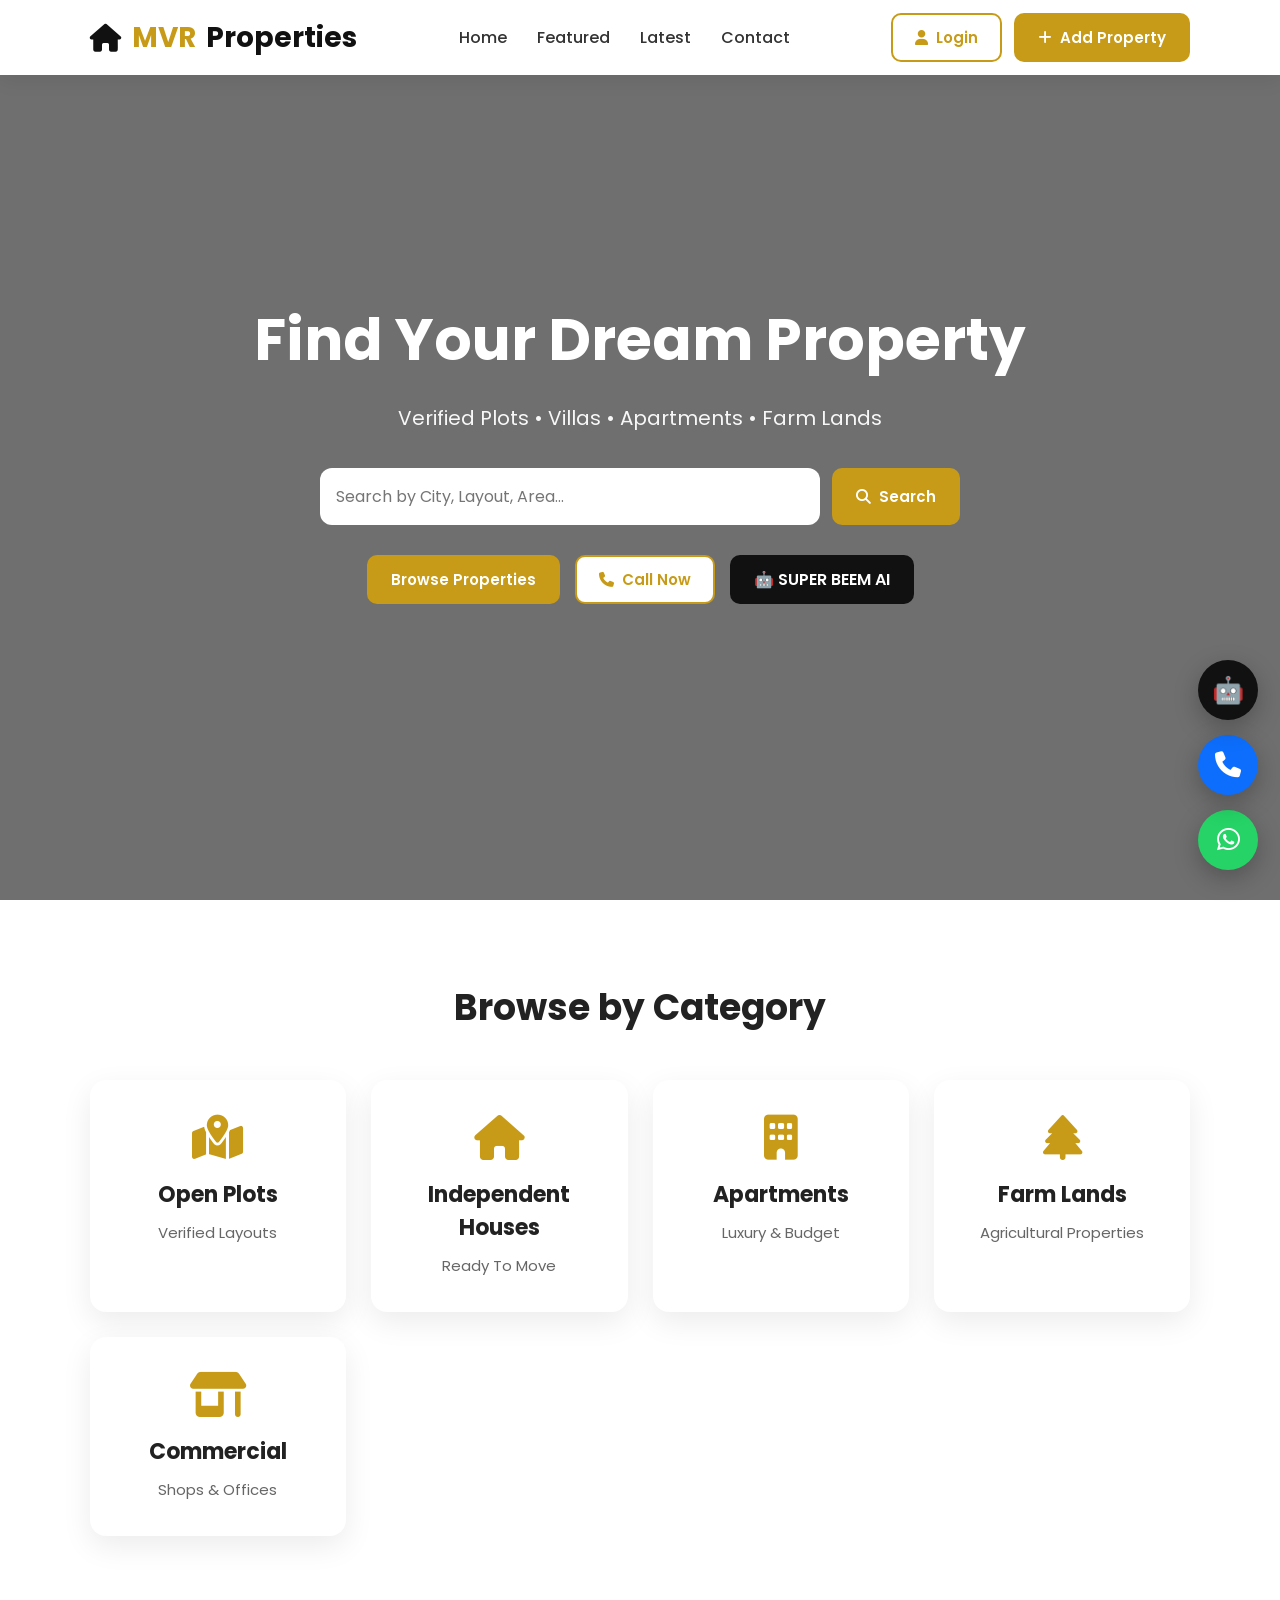
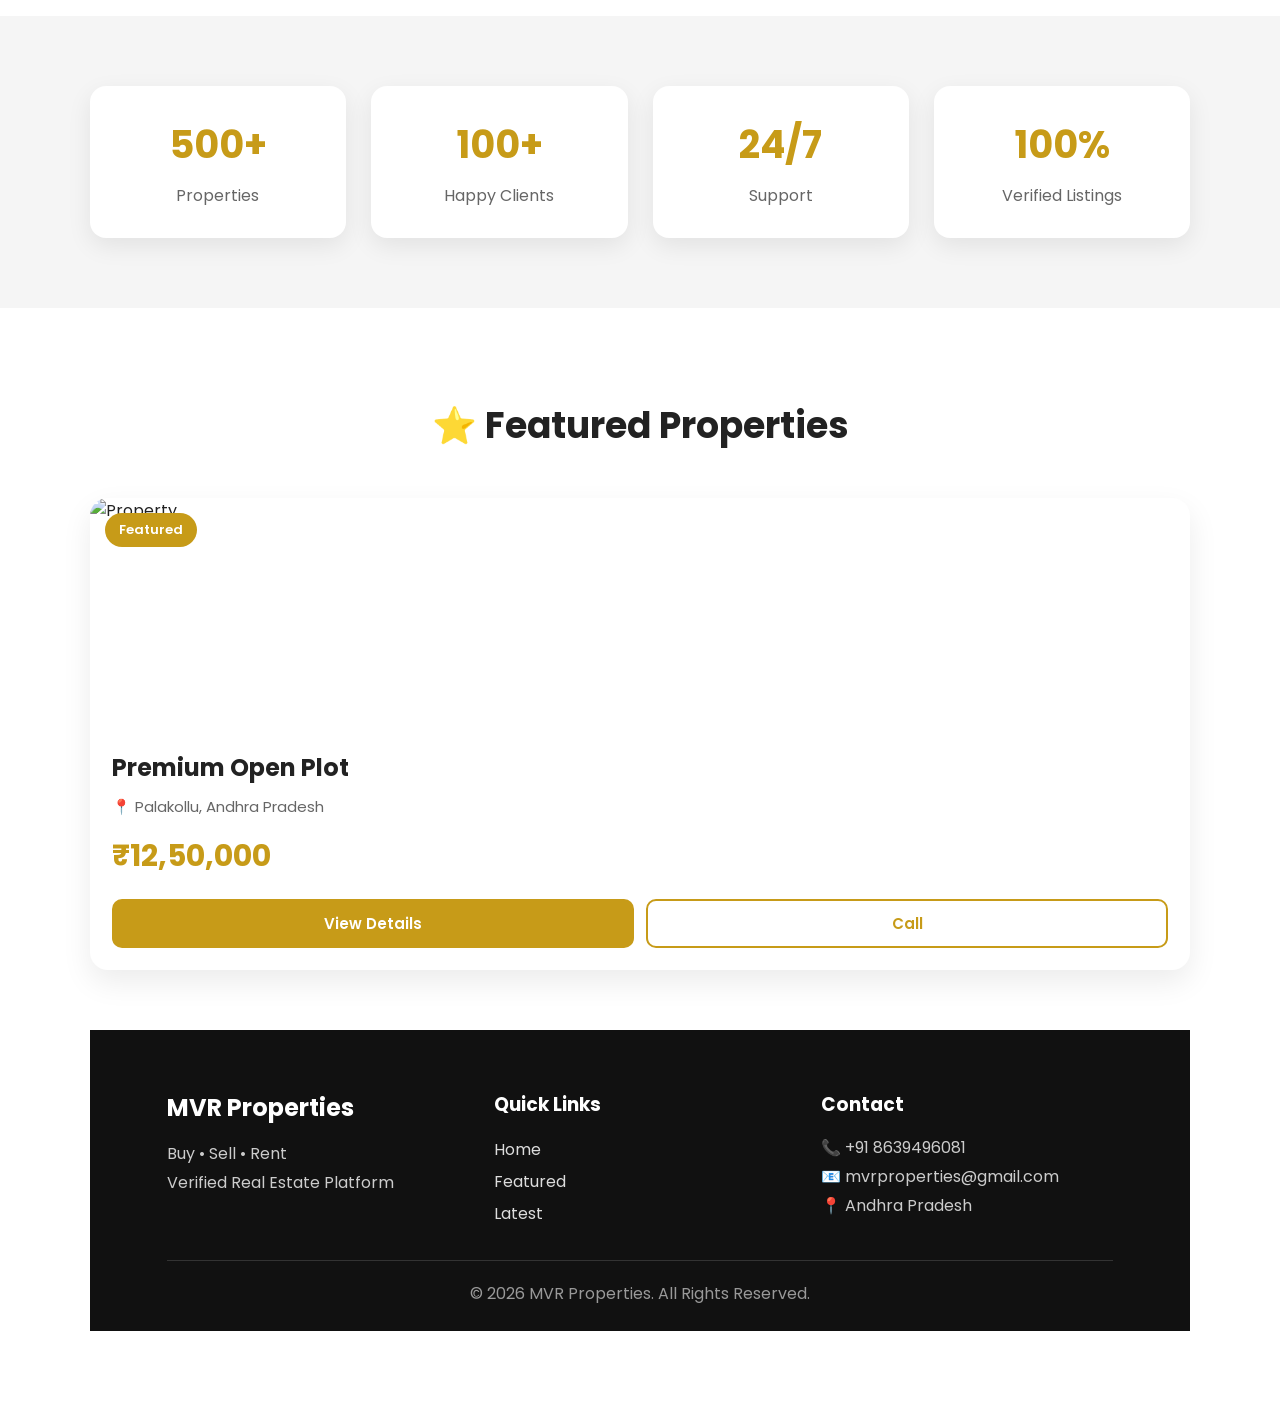
==== commit 95bc909e: "fix(index): close malformed anchor and ensure firebase loaded as module where possible" ====
--- a/index.html
+++ b/index.html
@@ -2,248 +2,440 @@
 <html lang="en">
 
 <head>
-  <meta charset="UTF-8" />
-  <meta name="viewport" content="width=device-width, initial-scale=1.0" />
+  <meta charset="UTF-8">
+  <meta name="viewport" content="width=device-width, initial-scale=1.0">
 
   <title>MVR Properties | Buy • Sell • Rent</title>
 
   <meta name="description"
-    content="Buy, Sell and Rent Properties with MVR Properties. Verified Plots, Villas, Apartments and Farm Lands." />
-  <meta name="keywords" content="MVR Properties, Real Estate, Plots, Villas, Apartments, Farm Land" />
-  <meta name="theme-color" content="#b8860b" />
-
-  <link rel="stylesheet" href="style.css" />
-
-  <link rel="preconnect" href="https://fonts.googleapis.com" />
-  <link rel="preconnect" href="https://fonts.gstatic.com" crossorigin />
+    content="Buy, Sell and Rent Properties with MVR Properties. Verified Plots, Villas, Apartments and Farm Lands.">
+
+  <meta name="keywords"
+    content="MVR Properties, Real Estate, Plots, Villas, Apartments, Farm Land">
+
+  <meta name="theme-color" content="#b8860b">
+
+  <link rel="stylesheet" href="style.css">
+
+  <link rel="preconnect" href="https://fonts.googleapis.com">
+
+  <link rel="preconnect" href="https://fonts.gstatic.com" crossorigin>
+
   <link href="https://fonts.googleapis.com/css2?family=Poppins:wght@300;400;500;600;700;800&display=swap"
-    rel="stylesheet" />
-
-  <link rel="stylesheet" href="https://cdnjs.cloudflare.com/ajax/libs/font-awesome/6.6.0/css/all.min.css" />
+    rel="stylesheet">
+
+  <link rel="stylesheet"
+    href="https://cdnjs.cloudflare.com/ajax/libs/font-awesome/6.6.0/css/all.min.css">
+
 </head>
 
 <body>
 
-  <header class="header">
-    <div class="logo">
-      <i class="fa-solid fa-house"></i>
-
-      <span>MVR</span> Properties
-    </div>
-
-    <nav class="navbar">
-      <a href="#">Home</a>
-      <a href="#featured">Featured</a>
-      <a href="#latest">Latest</a>
-      <a href="#contact">Contact</a>
-    </nav>
-
-    <div class="header-buttons">
-      <button id="loginBtn" class="outline-btn">
-        <i class="fa-solid fa-user"></i>
-        Login
-      </button>
-
-      <button id="addPropertyBtn" class="gold-btn">
-        <i class="fa-solid fa-plus"></i>
-        Add Property
-      </button>
-    </div>
-  </header>
-
-  <main>
-    <section class="hero">
-      <div class="hero-overlay"></div>
-
-      <div class="hero-content">
-        <h1>Find Your Dream Property</h1>
-        <p>Verified Plots • Villas • Apartments • Farm Lands</p>
-
-        <div class="search-box">
-          <input type="text" id="searchInput" placeholder="Search by City, Layout, Area..." />
-          <button id="searchBtn" class="gold-btn">
-            <i class="fa-solid fa-magnifying-glass"></i>
-            Search
-          </button>
-        </div>
-
-        <div class="hero-actions">
-          <a href="#featured" class="gold-btn">Browse Properties</a>
-          <a href="tel:8639496081" class="outline-btn">
-            <i class="fa-solid fa-phone"></i>
-            Call Now
-          </a>
-          <a href="#" id="superBeemAI" class="ai-btn">🤖 SUPER BEEM AI</a>
-        </div>
-      </div>
-    </section>
-
-    <!-- PROPERTY CATEGORIES -->
-    <section class="categories">
-      <h2 class="section-title">Browse by Category</h2>
-
-      <div class="category-grid">
-        <div class="category-card">
-          <i class="fa-solid fa-map-location-dot"></i>
-          <h3>Open Plots</h3>
-          <p>Verified Layouts</p>
-        </div>
-
-        <div class="category-card">
-          <i class="fa-solid fa-house"></i>
-          <h3>Independent Houses</h3>
-          <p>Ready To Move</p>
-        </div>
-
-        <div class="category-card">
-          <i class="fa-solid fa-building"></i>
-          <h3>Apartments</h3>
-          <p>Luxury & Budget</p>
-        </div>
-
-        <div class="category-card">
-          <i class="fa-solid fa-tree"></i>
-          <h3>Farm Lands</h3>
-          <p>Agricultural Properties</p>
-        </div>
-
-        <div class="category-card">
-          <i class="fa-solid fa-shop"></i>
-          <h3>Commercial</h3>
-          <p>Shops & Offices</p>
-        </div>
-      </div>
-    </section>
-
-    <!-- STATS -->
-    <section class="stats">
-      <div class="stat-card">
-        <h2>500+</h2>
-        <p>Properties</p>
-      </div>
-
-      <div class="stat-card">
-        <h2>100+</h2>
-        <p>Happy Clients</p>
-      </div>
-
-      <div class="stat-card">
-        <h2>24/7</h2>
-        <p>Support</p>
-      </div>
-
-      <div class="stat-card">
-        <h2>100%</h2>
-        <p>Verified Listings</p>
-      </div>
-    </section>
-
-    <!-- FEATURED PROPERTIES -->
-    <section id="featured" class="section">
-      <h2 class="section-title">⭐ Featured Properties</h2>
-
-      <div id="propertyList" class="property-grid">
-        <!-- sample static property card — structured and valid -->
-        <div class="property-card">
-          <div class="property-image">
-            <img src="images/sample-property.jpg" alt="Property" />
-            <span class="featured-badge">Featured</span>
-          </div>
-
-          <div class="property-content">
-            <h3>Premium Open Plot</h3>
-            <p>📍 Palakollu, Andhra Pradesh</p>
-            <h2>₹12,50,000</h2>
-
-            <div class="property-buttons">
-              <button class="gold-btn viewBtn">View Details</button>
-              <a href="tel:8639496081" class="outline-btn">Call</a>
-            </div>
-          </div>
-        </div>
-        <!-- additional property cards are rendered by script.js -->
-      </div>
-    </section>
-
-    <!-- LATEST PROPERTIES: ensure this container exists for script usage -->
-    <section id="latest" class="section">
-      <h2 class="section-title">Latest Properties</h2>
-      <div id="latestProperties" class="property-grid">
-        <!-- latest properties rendered by script.js -->
-      </div>
-    </section>
-
-    <!-- PROPERTY DETAILS MODAL -->
-    <div id="propertyModal" class="modal" aria-hidden="true" role="dialog" aria-modal="true">
-      <div class="modal-content">
-        <button class="close-modal" aria-label="Close modal">&times;</button>
-
-        <div class="modal-slider">
-          <button class="slider-btn prev" aria-label="Previous image">❮</button>
-
-          <img id="modalImage" src="" alt="Property Image" />
-
-          <button class="slider-btn next" aria-label="Next image">❯</button>
-        </div>
-
-        <div class="modal-body">
-          <h2 id="modalTitle">Property Name</h2>
-          <h3 id="modalPrice">₹0</h3>
-          <p id="modalLocation">Location</p>
-          <p id="modalDescription">Description</p>
-
-          <div class="modal-buttons">
-            <a id="callBtn" href="#" class="gold-btn">📞 Call</a>
-            <a id="whatsappBtn" href="#" target="_blank" rel="noopener noreferrer" class="outline-btn">💬 WhatsApp</a>
-            <a id="mapBtn" href="#" target="_blank" rel="noopener noreferrer" class="gold-btn">📍 Google Maps</a>
-          </div>
-        </div>
-      </div>
-    </div>
-
-    <!-- FLOATING BUTTONS -->
-    <a href="https://wa.me/918639496081" class="floating-whatsapp" target="_blank" rel="noopener noreferrer" aria-label="WhatsApp">
-      <i class="fab fa-whatsapp"></i>
-    </a>
-
-    <a href="tel:8639496081" class="floating-call" aria-label="Call">
-      <i class="fa-solid fa-phone"></i>
-    </a>
-
-    <button id="floatingAI" class="floating-ai" aria-label="AI help">🤖</button>
-  </main>
-
-  <!-- FOOTER -->
-  <footer id="contact">
-    <div class="footer-container">
-      <div>
-        <h2>MVR Properties</h2>
-        <p>Buy • Sell • Rent</p>
-        <p>Verified Real Estate Platform</p>
-      </div>
-
-      <div>
-        <h3>Quick Links</h3>
-        <a href="#">Home</a><br />
-        <a href="#featured">Featured</a><br />
-        <a href="#latest">Latest</a>
-      </div>
-
-      <div>
-        <h3>Contact</h3>
-        <p>📞 +91 8639496081</p>
-        <p>📧 mvrproperties@gmail.com</p>
-        <p>📍 Andhra Pradesh</p>
-      </div>
-    </div>
-
-    <hr />
-
-    <p class="copyright">© 2026 MVR Properties. All Rights Reserved.</p>
-  </footer>
-
-  <!-- Load main script as module so it can import firebase helpers (modular v9+ usage) -->
-  <script type="module" src="script.js"></script>
+<header class="header">
+
+<div class="logo">
+
+<i class="fa-solid fa-house"></i>
+
+<span>MVR</span> Properties
+
+</div>
+
+<nav class="navbar">
+
+<a href="#">Home</a>
+
+<a href="#featured">Featured</a>
+
+<a href="#latest">Latest</a>
+
+<a href="#contact">Contact</a>
+
+</nav>
+
+<div class="header-buttons">
+
+<button id="loginBtn" class="outline-btn">
+
+<i class="fa-solid fa-user"></i>
+
+Login
+
+</button>
+
+<button id="addPropertyBtn" class="gold-btn">
+
+<i class="fa-solid fa-plus"></i>
+
+Add Property
+
+</button>
+
+</div>
+
+</header>
+
+<section class="hero">
+
+<div class="hero-overlay"></div>
+
+<div class="hero-content">
+
+<h1>
+
+Find Your Dream Property
+
+</h1>
+
+<p>
+
+Verified Plots • Villas • Apartments • Farm Lands
+
+</p>
+
+<div class="search-box">
+
+<input
+type="text"
+id="searchInput"
+placeholder="Search by City, Layout, Area...">
+
+<button id="searchBtn" class="gold-btn">
+
+<i class="fa-solid fa-magnifying-glass"></i>
+
+Search
+
+</button>
+
+</div>
+
+<div class="hero-actions">
+
+<a href="#featured" class="gold-btn">
+
+Browse Properties
+
+</a>
+
+<a href="tel:8639496081" class="outline-btn">
+
+<i class="fa-solid fa-phone"></i>
+
+Call Now
+
+</a>
+
+<a href="#" id="superBeemAI" class="ai-btn">
+
+🤖 SUPER BEEM AI
+
+</a>
+
+</div>
+
+</div>
+
+</section>
+<!-- ===========================
+PROPERTY CATEGORIES
+=========================== -->
+
+<section class="categories">
+
+<h2 class="section-title">Browse by Category</h2>
+
+<div class="category-grid">
+
+<div class="category-card">
+<i class="fa-solid fa-map-location-dot"></i>
+<h3>Open Plots</h3>
+<p>Verified Layouts</p>
+</div>
+
+<div class="category-card">
+<i class="fa-solid fa-house"></i>
+<h3>Independent Houses</h3>
+<p>Ready To Move</p>
+</div>
+
+<div class="category-card">
+<i class="fa-solid fa-building"></i>
+<h3>Apartments</h3>
+<p>Luxury & Budget</p>
+</div>
+
+<div class="category-card">
+<i class="fa-solid fa-tree"></i>
+<h3>Farm Lands</h3>
+<p>Agricultural Properties</p>
+</div>
+
+<div class="category-card">
+<i class="fa-solid fa-shop"></i>
+<h3>Commercial</h3>
+<p>Shops & Offices</p>
+</div>
+
+</div>
+
+</section>
+
+
+<!-- ===========================
+STATS
+=========================== -->
+
+<section class="stats">
+
+<div class="stat-card">
+<h2>500+</h2>
+<p>Properties</p>
+</div>
+
+<div class="stat-card">
+<h2>100+</h2>
+<p>Happy Clients</p>
+</div>
+
+<div class="stat-card">
+<h2>24/7</h2>
+<p>Support</p>
+</div>
+
+<div class="stat-card">
+<h2>100%</h2>
+<p>Verified Listings</p>
+</div>
+
+</section>
+
+
+<!-- ===========================
+FEATURED PROPERTIES
+=========================== -->
+
+<section id="featured" class="section">
+
+<h2 class="section-title">
+⭐ Featured Properties
+</h2>
+
+<div id="propertyList" class="property-grid">
+
+<!-- Property Card -->
+
+<div class="property-card">
+
+<div class="property-image">
+
+<img src="images/sample-property.jpg" alt="Property">
+
+<span class="featured-badge">
+Featured
+</span>
+
+</div>
+
+<div class="property-content">
+
+<h3>Premium Open Plot</h3>
+
+<p>
+📍 Palakollu, Andhra Pradesh
+</p>
+
+<h2>₹12,50,000</h2>
+
+<div class="property-buttons">
+
+<button class="gold-btn">View Details</button>
+<a href="tel:8639496081" class="outline-btn">Call</a>
+
+</div>
+
+</div>
+
+</div>
+
+</div>
+
+<!-- ===========================
+PROPERTY DETAILS MODAL
+=========================== -->
+
+<div id="propertyModal" class="modal">
+
+<div class="modal-content">
+
+<span class="close-modal">&times;</span>
+
+<div class="modal-slider">
+
+<button class="slider-btn prev">
+❮
+</button>
+
+<img id="modalImage"
+src=""
+alt="Property Image">
+
+<button class="slider-btn next">
+❯
+</button>
+
+</div>
+
+<div class="modal-body">
+
+<h2 id="modalTitle">Property Name</h2>
+
+<h3 id="modalPrice">₹0</h3>
+
+<p id="modalLocation">Location</p>
+
+<p id="modalDescription">Description</p>
+
+<div class="modal-buttons">
+
+<a id="callBtn"
+href="#"
+class="gold-btn">
+
+📞 Call
+
+</a>
+
+<a id="whatsappBtn"
+href="#"
+target="_blank"
+class="outline-btn">
+
+💬 WhatsApp
+
+</a>
+
+<a id="mapBtn"
+href="#"
+target="_blank"
+class="gold-btn">
+
+📍 Google Maps
+
+</a>
+
+</div>
+
+</div>
+
+</div>
+
+</div>
+
+
+<!-- FLOATING BUTTONS -->
+
+<a href="https://wa.me/918639496081"
+class="floating-whatsapp"
+target="_blank">
+
+<i class="fab fa-whatsapp"></i>
+
+</a>
+
+<a href="tel:8639496081"
+class="floating-call">
+
+<i class="fa-solid fa-phone"></i>
+
+</a>
+
+<button id="floatingAI"
+class="floating-ai">
+
+🤖
+
+</button>
+
+
+<!-- FOOTER -->
+
+<footer id="contact">
+
+<div class="footer-container">
+
+<div>
+
+<h2>MVR Properties</h2>
+
+<p>
+
+Buy • Sell • Rent
+
+</p>
+
+<p>
+
+Verified Real Estate Platform
+
+</p>
+
+</div>
+
+<div>
+
+<h3>Quick Links</h3>
+
+<a href="#">Home</a><br>
+
+<a href="#featured">Featured</a><br>
+
+<a href="#latest">Latest</a>
+
+</div>
+
+<div>
+
+<h3>Contact</h3>
+
+<p>
+
+📞 +91 8639496081
+
+</p>
+
+<p>
+
+📧 mvrproperties@gmail.com
+
+</p>
+
+<p>
+
+📍 Andhra Pradesh
+
+</p>
+
+</div>
+
+</div>
+
+<hr>
+
+<p class="copyright">
+
+© 2026 MVR Properties.
+
+All Rights Reserved.
+
+</p>
+
+</footer>
+
+
+<script type="module" src="firebase.js"></script>
+<script src="script.js"></script>
+
 </body>
 
 </html>
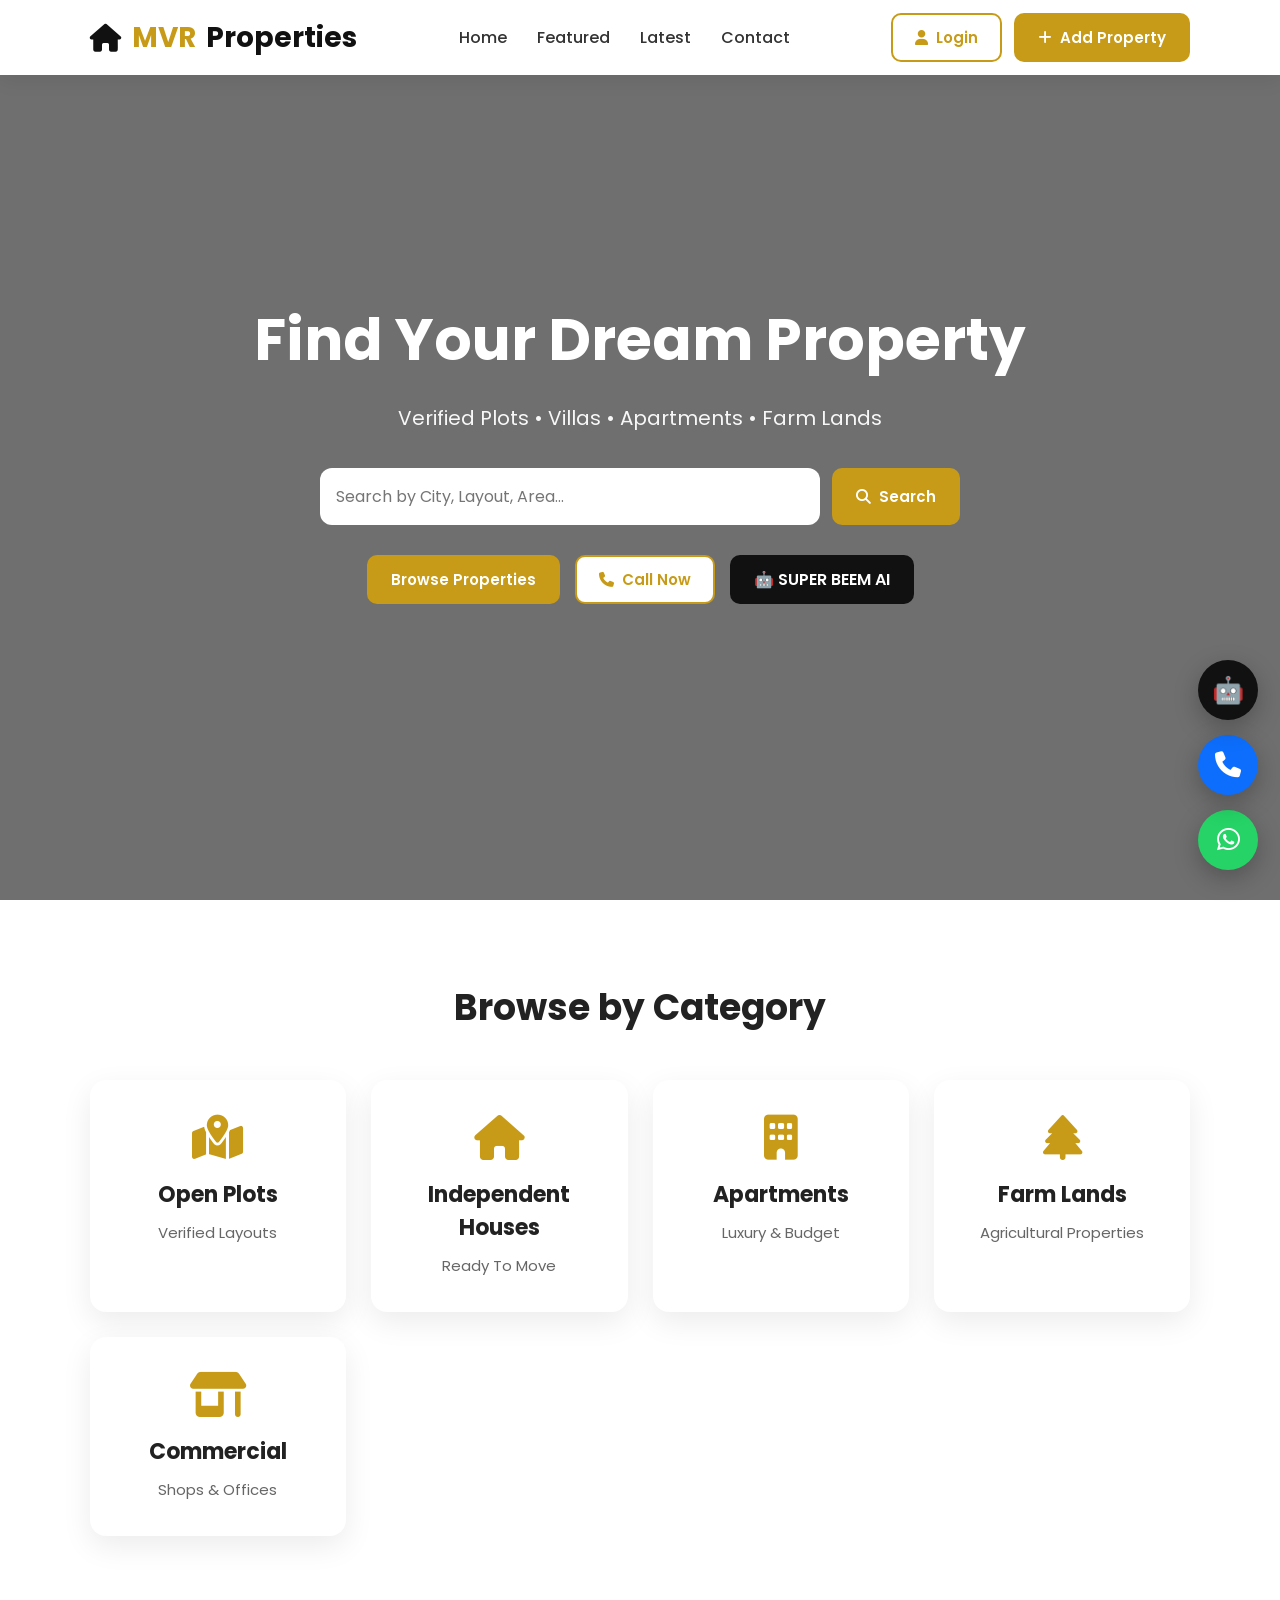
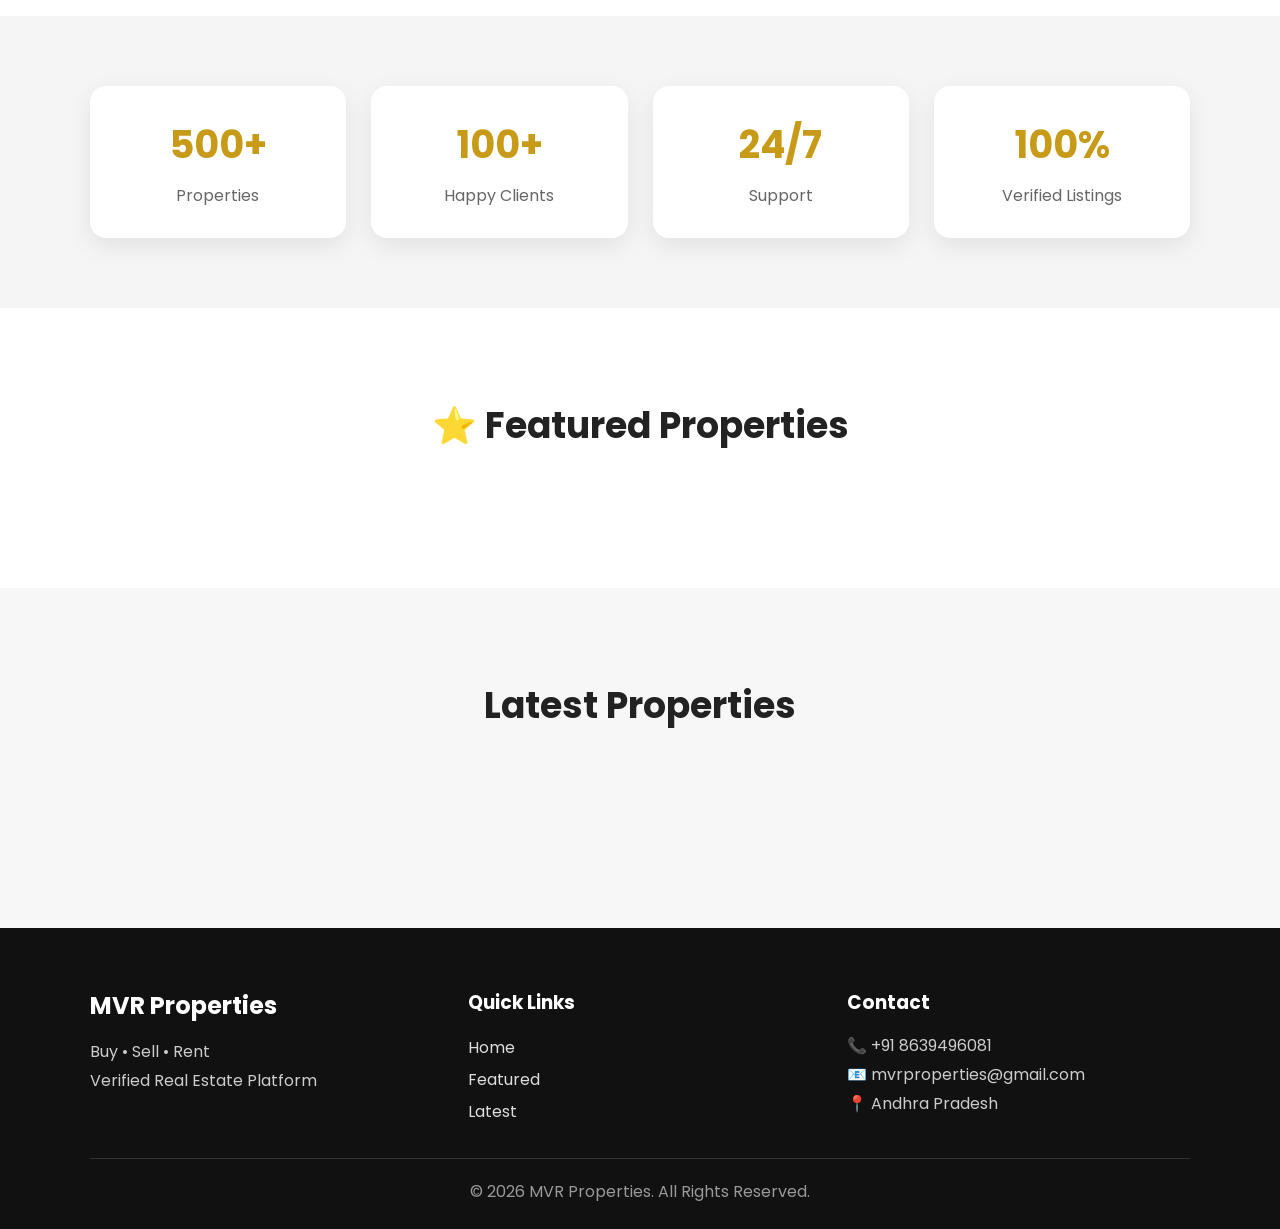
==== commit b7a8fb88: "chore(launch): audit - modularize scripts, add PWA files, lazy-load images, guard DOM access" ====
--- a/index.html
+++ b/index.html
@@ -16,6 +16,7 @@
   <meta name="theme-color" content="#b8860b">
 
   <link rel="stylesheet" href="style.css">
+  <link rel="manifest" href="/manifest.json">
 
   <link rel="preconnect" href="https://fonts.googleapis.com">
 
@@ -137,9 +138,6 @@
 </div>
 
 </section>
-<!-- ===========================
-PROPERTY CATEGORIES
-=========================== -->
 
 <section class="categories">
 
@@ -181,11 +179,6 @@
 
 </section>
 
-
-<!-- ===========================
-STATS
-=========================== -->
-
 <section class="stats">
 
 <div class="stat-card">
@@ -209,11 +202,6 @@
 </div>
 
 </section>
-
-
-<!-- ===========================
-FEATURED PROPERTIES
-=========================== -->
 
 <section id="featured" class="section">
 
@@ -221,220 +209,75 @@
 ⭐ Featured Properties
 </h2>
 
-<div id="propertyList" class="property-grid">
-
-<!-- Property Card -->
-
-<div class="property-card">
-
-<div class="property-image">
-
-<img src="images/sample-property.jpg" alt="Property">
-
-<span class="featured-badge">
-Featured
-</span>
-
-</div>
-
-<div class="property-content">
-
-<h3>Premium Open Plot</h3>
-
-<p>
-📍 Palakollu, Andhra Pradesh
-</p>
-
-<h2>₹12,50,000</h2>
-
-<div class="property-buttons">
-
-<button class="gold-btn">View Details</button>
-<a href="tel:8639496081" class="outline-btn">Call</a>
-
-</div>
-
-</div>
-
-</div>
-
-</div>
-
-<!-- ===========================
-PROPERTY DETAILS MODAL
-=========================== -->
+<div id="propertyList" class="property-grid"></div>
+
+</section>
+
+<section id="latest" class="section">
+  <h2 class="section-title">Latest Properties</h2>
+  <div id="latestProperties" class="property-grid"></div>
+</section>
 
 <div id="propertyModal" class="modal">
-
-<div class="modal-content">
-
-<span class="close-modal">&times;</span>
-
-<div class="modal-slider">
-
-<button class="slider-btn prev">
-❮
-</button>
-
-<img id="modalImage"
-src=""
-alt="Property Image">
-
-<button class="slider-btn next">
-❯
-</button>
-
-</div>
-
-<div class="modal-body">
-
-<h2 id="modalTitle">Property Name</h2>
-
-<h3 id="modalPrice">₹0</h3>
-
-<p id="modalLocation">Location</p>
-
-<p id="modalDescription">Description</p>
-
-<div class="modal-buttons">
-
-<a id="callBtn"
-href="#"
-class="gold-btn">
-
-📞 Call
-
-</a>
-
-<a id="whatsappBtn"
-href="#"
-target="_blank"
-class="outline-btn">
-
-💬 WhatsApp
-
-</a>
-
-<a id="mapBtn"
-href="#"
-target="_blank"
-class="gold-btn">
-
-📍 Google Maps
-
-</a>
-
-</div>
-
-</div>
-
-</div>
-
-</div>
-
-
-<!-- FLOATING BUTTONS -->
-
-<a href="https://wa.me/918639496081"
-class="floating-whatsapp"
-target="_blank">
-
-<i class="fab fa-whatsapp"></i>
-
-</a>
-
-<a href="tel:8639496081"
-class="floating-call">
-
-<i class="fa-solid fa-phone"></i>
-
-</a>
-
-<button id="floatingAI"
-class="floating-ai">
-
-🤖
-
-</button>
-
-
-<!-- FOOTER -->
+  <div class="modal-content">
+    <span class="close-modal">&times;</span>
+    <div class="modal-slider">
+      <button class="slider-btn prev">❮</button>
+      <img id="modalImage" src="" alt="Property Image" loading="lazy">
+      <button class="slider-btn next">❯</button>
+    </div>
+    <div class="modal-body">
+      <h2 id="modalTitle">Property Name</h2>
+      <h3 id="modalPrice">₹0</h3>
+      <p id="modalLocation">Location</p>
+      <p id="modalDescription">Description</p>
+      <div class="modal-buttons">
+        <a id="callBtn" href="#" class="gold-btn">📞 Call</a>
+        <a id="whatsappBtn" href="#" target="_blank" class="outline-btn">💬 WhatsApp</a>
+        <a id="mapBtn" href="#" target="_blank" class="gold-btn">📍 Google Maps</a>
+      </div>
+    </div>
+  </div>
+</div>
+
+<a href="https://wa.me/918639496081" class="floating-whatsapp" target="_blank"><i class="fab fa-whatsapp"></i></a>
+<a href="tel:8639496081" class="floating-call"><i class="fa-solid fa-phone"></i></a>
+<button id="floatingAI" class="floating-ai">🤖</button>
 
 <footer id="contact">
-
-<div class="footer-container">
-
-<div>
-
-<h2>MVR Properties</h2>
-
-<p>
-
-Buy • Sell • Rent
-
-</p>
-
-<p>
-
-Verified Real Estate Platform
-
-</p>
-
-</div>
-
-<div>
-
-<h3>Quick Links</h3>
-
-<a href="#">Home</a><br>
-
-<a href="#featured">Featured</a><br>
-
-<a href="#latest">Latest</a>
-
-</div>
-
-<div>
-
-<h3>Contact</h3>
-
-<p>
-
-📞 +91 8639496081
-
-</p>
-
-<p>
-
-📧 mvrproperties@gmail.com
-
-</p>
-
-<p>
-
-📍 Andhra Pradesh
-
-</p>
-
-</div>
-
-</div>
-
-<hr>
-
-<p class="copyright">
-
-© 2026 MVR Properties.
-
-All Rights Reserved.
-
-</p>
-
+  <div class="footer-container">
+    <div>
+      <h2>MVR Properties</h2>
+      <p>Buy • Sell • Rent</p>
+      <p>Verified Real Estate Platform</p>
+    </div>
+    <div>
+      <h3>Quick Links</h3>
+      <a href="#">Home</a><br>
+      <a href="#featured">Featured</a><br>
+      <a href="#latest">Latest</a>
+    </div>
+    <div>
+      <h3>Contact</h3>
+      <p>📞 +91 8639496081</p>
+      <p>📧 mvrproperties@gmail.com</p>
+      <p>📍 Andhra Pradesh</p>
+    </div>
+  </div>
+  <hr>
+  <p class="copyright">© 2026 MVR Properties. All Rights Reserved.</p>
 </footer>
 
-
 <script type="module" src="firebase.js"></script>
-<script src="script.js"></script>
+<script type="module" src="script.js"></script>
+
+<script>
+if ('serviceWorker' in navigator) {
+  window.addEventListener('load', () => {
+    navigator.serviceWorker.register('/service-worker.js').catch(err => console.warn('SW registration failed:', err));
+  });
+}
+</script>
 
 </body>
 
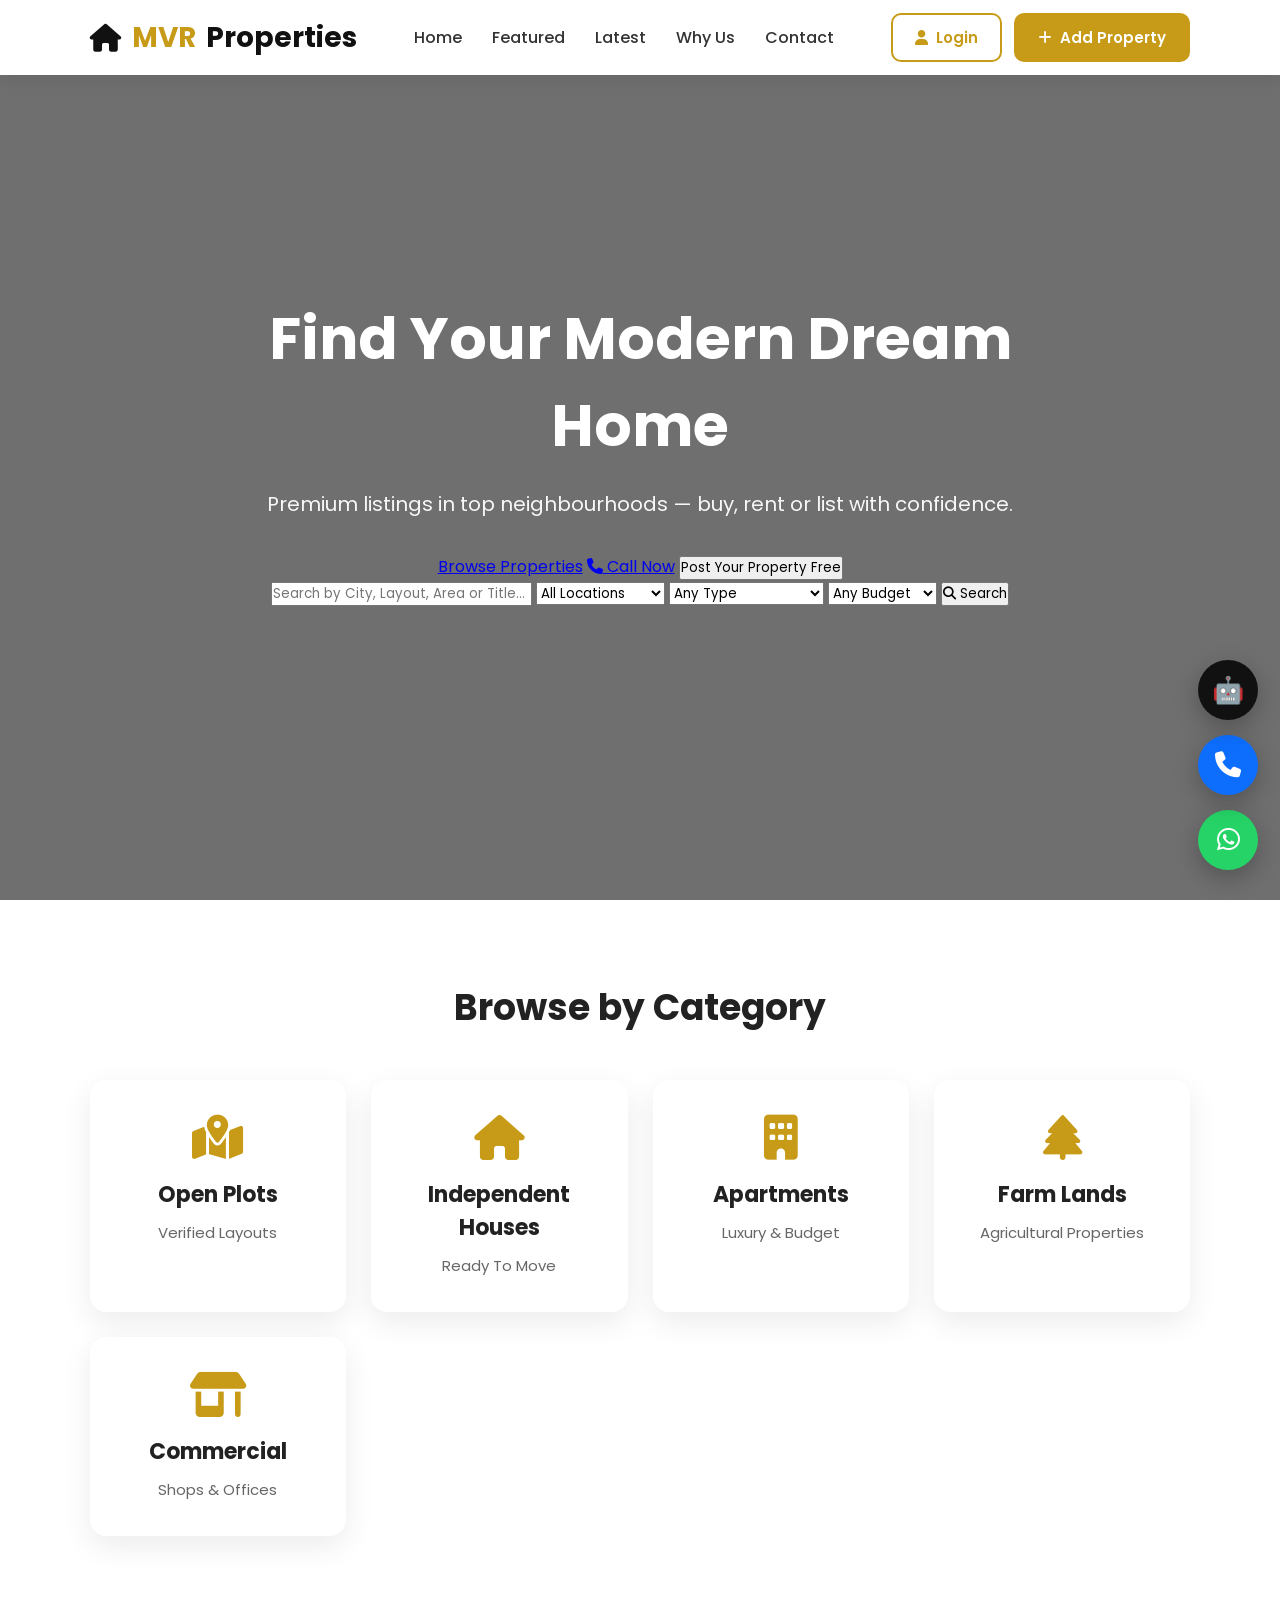
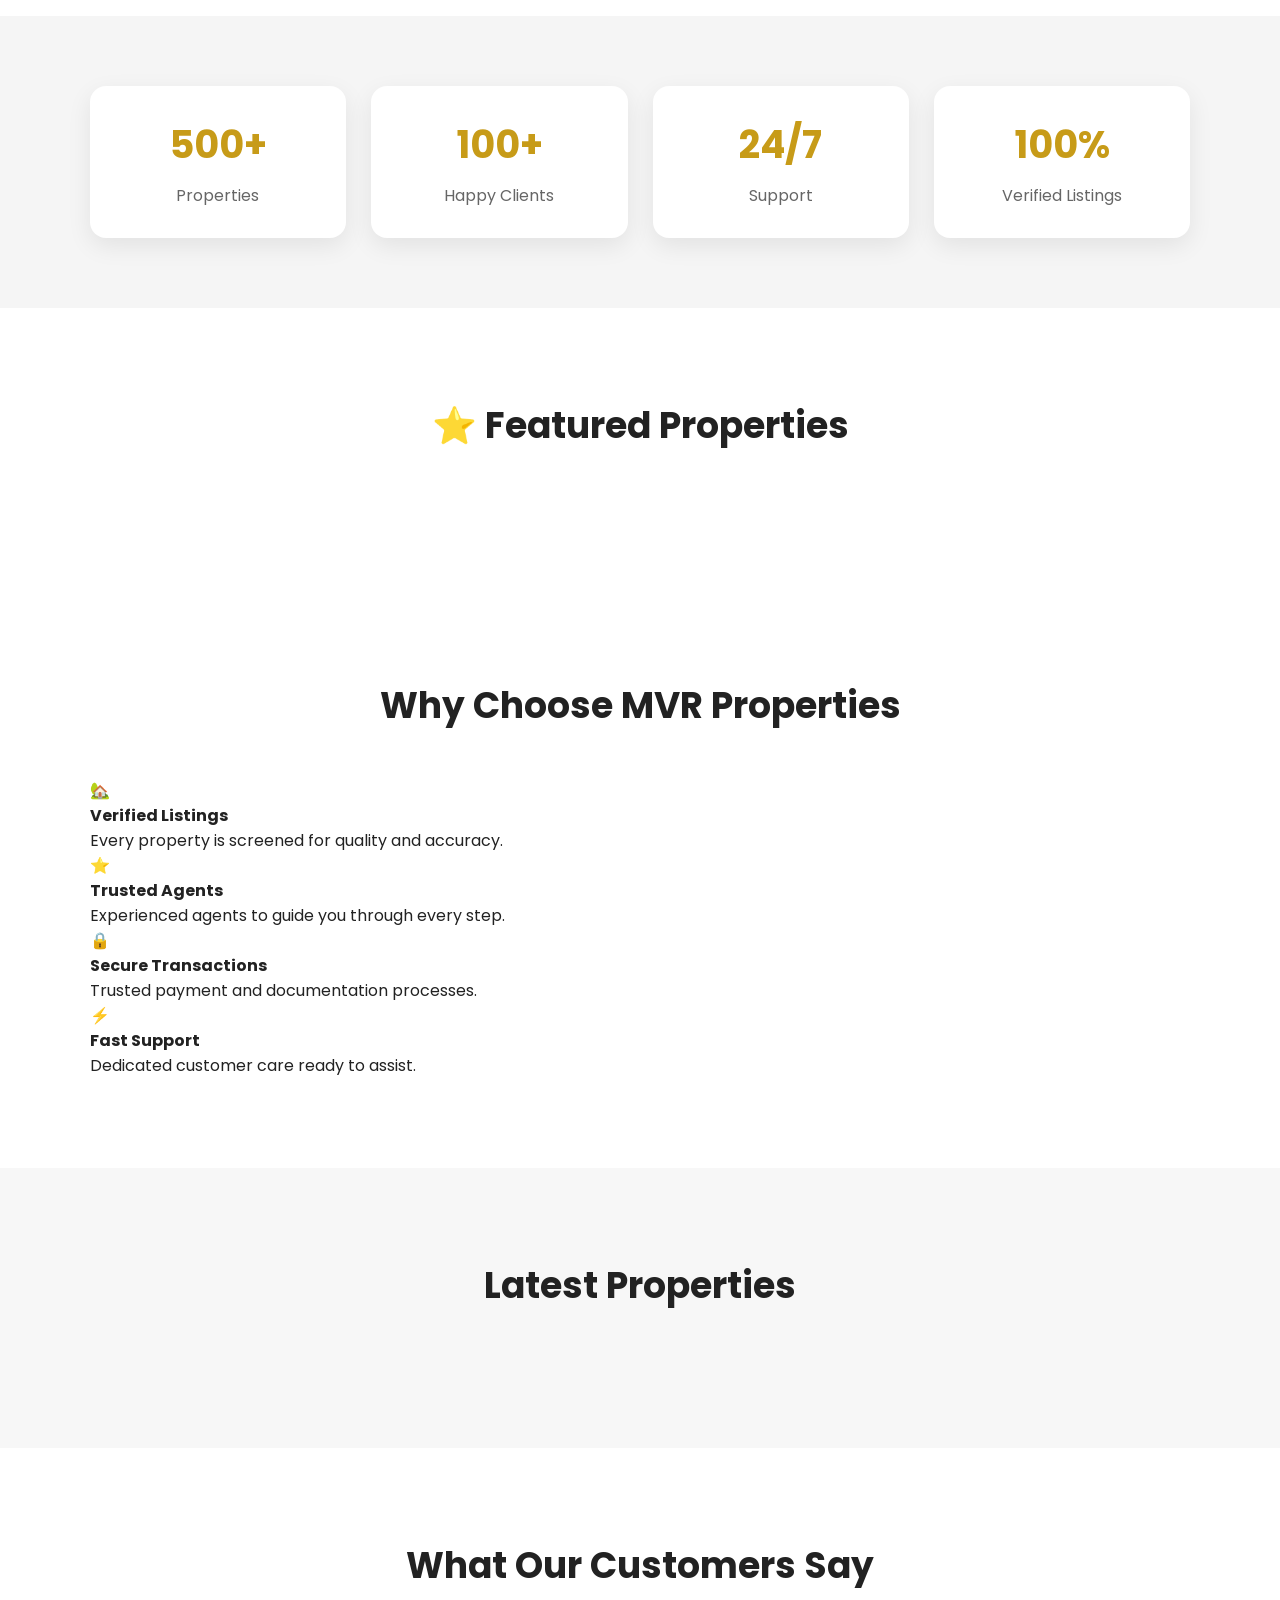
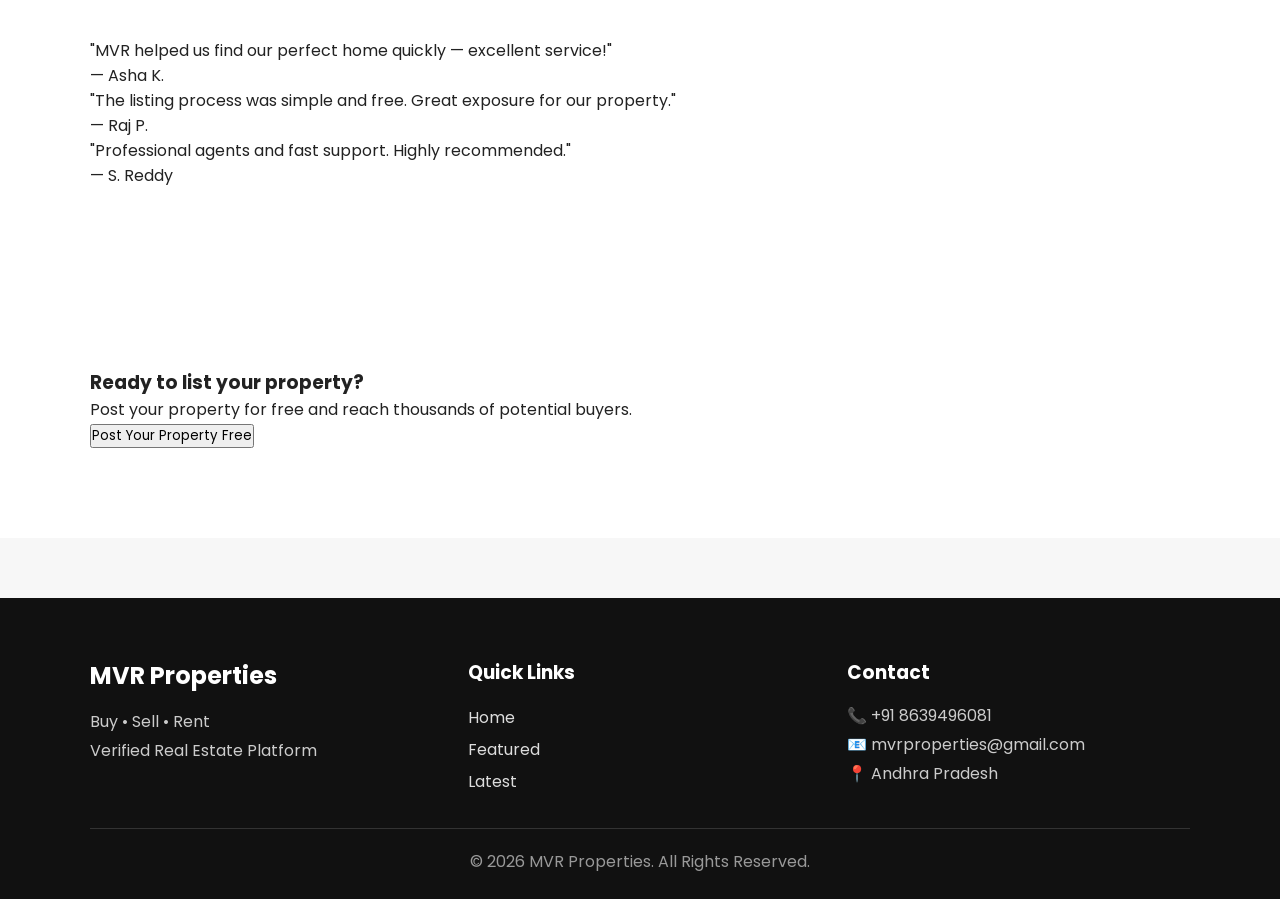
==== commit cc7af926: "Upgrade homepage: premium hero, advanced search, featured/latest, why/testimonials, CTA; keep Fireba" ====
--- a/index.html
+++ b/index.html
@@ -13,15 +13,13 @@
   <meta name="keywords"
     content="MVR Properties, Real Estate, Plots, Villas, Apartments, Farm Land">
 
-  <meta name="theme-color" content="#b8860b">
+  <meta name="theme-color" content="#0ea5a4">
 
   <link rel="stylesheet" href="style.css">
   <link rel="manifest" href="/manifest.json">
 
   <link rel="preconnect" href="https://fonts.googleapis.com">
-
   <link rel="preconnect" href="https://fonts.gstatic.com" crossorigin>
-
   <link href="https://fonts.googleapis.com/css2?family=Poppins:wght@300;400;500;600;700;800&display=swap"
     rel="stylesheet">
 
@@ -34,190 +32,212 @@
 
 <header class="header">
 
-<div class="logo">
-
-<i class="fa-solid fa-house"></i>
-
-<span>MVR</span> Properties
-
-</div>
-
-<nav class="navbar">
-
-<a href="#">Home</a>
-
-<a href="#featured">Featured</a>
-
-<a href="#latest">Latest</a>
-
-<a href="#contact">Contact</a>
-
-</nav>
-
-<div class="header-buttons">
-
-<button id="loginBtn" class="outline-btn">
-
-<i class="fa-solid fa-user"></i>
-
-Login
-
-</button>
-
-<button id="addPropertyBtn" class="gold-btn">
-
-<i class="fa-solid fa-plus"></i>
-
-Add Property
-
-</button>
-
-</div>
+  <div class="logo">
+    <i class="fa-solid fa-house"></i>
+    <span>MVR</span> Properties
+  </div>
+
+  <nav class="navbar">
+    <a href="#">Home</a>
+    <a href="#featured">Featured</a>
+    <a href="#latest">Latest</a>
+    <a href="#why">Why Us</a>
+    <a href="#contact">Contact</a>
+  </nav>
+
+  <div class="header-buttons">
+    <button id="loginBtn" class="outline-btn">
+      <i class="fa-solid fa-user"></i>
+      Login
+    </button>
+
+    <button id="addPropertyBtn" class="gold-btn">
+      <i class="fa-solid fa-plus"></i>
+      Add Property
+    </button>
+  </div>
 
 </header>
 
+<!-- HERO / PREMIUM BANNER -->
 <section class="hero">
-
-<div class="hero-overlay"></div>
-
-<div class="hero-content">
-
-<h1>
-
-Find Your Dream Property
-
-</h1>
-
-<p>
-
-Verified Plots • Villas • Apartments • Farm Lands
-
-</p>
-
-<div class="search-box">
-
-<input
-type="text"
-id="searchInput"
-placeholder="Search by City, Layout, Area...">
-
-<button id="searchBtn" class="gold-btn">
-
-<i class="fa-solid fa-magnifying-glass"></i>
-
-Search
-
-</button>
-
-</div>
-
-<div class="hero-actions">
-
-<a href="#featured" class="gold-btn">
-
-Browse Properties
-
-</a>
-
-<a href="tel:8639496081" class="outline-btn">
-
-<i class="fa-solid fa-phone"></i>
-
-Call Now
-
-</a>
-
-<a href="#" id="superBeemAI" class="ai-btn">
-
-🤖 SUPER BEEM AI
-
-</a>
-
-</div>
-
-</div>
-
-</section>
-
+  <div class="hero-overlay"></div>
+  <div class="hero-content container">
+    <div class="hero-text">
+      <h1>Find Your Modern Dream Home</h1>
+      <p class="lead">Premium listings in top neighbourhoods — buy, rent or list with confidence.</p>
+
+      <div class="hero-cta-row">
+        <a href="#featured" class="btn primary large">Browse Properties</a>
+        <a href="tel:8639496081" class="btn ghost large"><i class="fa-solid fa-phone"></i> Call Now</a>
+        <button id="postPropertyTop" class="btn accent-outline large">Post Your Property Free</button>
+      </div>
+    </div>
+
+    <!-- SEARCH BAR (keeps existing IDs for compatibility) -->
+    <form id="advancedSearch" class="search-bar" onsubmit="event.preventDefault(); searchProperties();">
+      <input type="text" id="searchInput" placeholder="Search by City, Layout, Area or Title..." aria-label="Search keyword">
+
+      <select id="filterLocation" aria-label="Location">
+        <option value="">All Locations</option>
+        <option value="Andhra">Andhra Pradesh</option>
+        <option value="Hyderabad">Hyderabad</option>
+        <option value="Vijayawada">Vijayawada</option>
+      </select>
+
+      <select id="filterType" aria-label="Property Type">
+        <option value="">Any Type</option>
+        <option value="plot">Open Plot</option>
+        <option value="house">Independent House</option>
+        <option value="apartment">Apartment</option>
+        <option value="farm">Farm Land</option>
+        <option value="commercial">Commercial</option>
+      </select>
+
+      <select id="filterBudget" aria-label="Budget">
+        <option value="">Any Budget</option>
+        <option value="0-100000">Up to ₹100k</option>
+        <option value="100000-300000">₹100k–₹300k</option>
+        <option value="300000-600000">₹300k–₹600k</option>
+        <option value="600000+">₹600k+</option>
+      </select>
+
+      <button id="searchBtn" class="btn primary"><i class="fa-solid fa-magnifying-glass"></i> Search</button>
+    </form>
+  </div>
+</section>
+
+<!-- CATEGORIES -->
 <section class="categories">
-
-<h2 class="section-title">Browse by Category</h2>
-
-<div class="category-grid">
-
-<div class="category-card">
-<i class="fa-solid fa-map-location-dot"></i>
-<h3>Open Plots</h3>
-<p>Verified Layouts</p>
-</div>
-
-<div class="category-card">
-<i class="fa-solid fa-house"></i>
-<h3>Independent Houses</h3>
-<p>Ready To Move</p>
-</div>
-
-<div class="category-card">
-<i class="fa-solid fa-building"></i>
-<h3>Apartments</h3>
-<p>Luxury & Budget</p>
-</div>
-
-<div class="category-card">
-<i class="fa-solid fa-tree"></i>
-<h3>Farm Lands</h3>
-<p>Agricultural Properties</p>
-</div>
-
-<div class="category-card">
-<i class="fa-solid fa-shop"></i>
-<h3>Commercial</h3>
-<p>Shops & Offices</p>
-</div>
-
-</div>
-
-</section>
-
-<section class="stats">
-
-<div class="stat-card">
-<h2>500+</h2>
-<p>Properties</p>
-</div>
-
-<div class="stat-card">
-<h2>100+</h2>
-<p>Happy Clients</p>
-</div>
-
-<div class="stat-card">
-<h2>24/7</h2>
-<p>Support</p>
-</div>
-
-<div class="stat-card">
-<h2>100%</h2>
-<p>Verified Listings</p>
-</div>
-
-</section>
-
-<section id="featured" class="section">
-
-<h2 class="section-title">
-⭐ Featured Properties
-</h2>
-
-<div id="propertyList" class="property-grid"></div>
-
-</section>
-
-<section id="latest" class="section">
+  <h2 class="section-title">Browse by Category</h2>
+  <div class="category-grid container">
+    <div class="category-card">
+      <i class="fa-solid fa-map-location-dot"></i>
+      <h3>Open Plots</h3>
+      <p>Verified Layouts</p>
+    </div>
+
+    <div class="category-card">
+      <i class="fa-solid fa-house"></i>
+      <h3>Independent Houses</h3>
+      <p>Ready To Move</p>
+    </div>
+
+    <div class="category-card">
+      <i class="fa-solid fa-building"></i>
+      <h3>Apartments</h3>
+      <p>Luxury & Budget</p>
+    </div>
+
+    <div class="category-card">
+      <i class="fa-solid fa-tree"></i>
+      <h3>Farm Lands</h3>
+      <p>Agricultural Properties</p>
+    </div>
+
+    <div class="category-card">
+      <i class="fa-solid fa-shop"></i>
+      <h3>Commercial</h3>
+      <p>Shops & Offices</p>
+    </div>
+  </div>
+</section>
+
+<!-- STATS -->
+<section class="stats container">
+  <div class="stat-card">
+    <h2>500+</h2>
+    <p>Properties</p>
+  </div>
+
+  <div class="stat-card">
+    <h2>100+</h2>
+    <p>Happy Clients</p>
+  </div>
+
+  <div class="stat-card">
+    <h2>24/7</h2>
+    <p>Support</p>
+  </div>
+
+  <div class="stat-card">
+    <h2>100%</h2>
+    <p>Verified Listings</p>
+  </div>
+</section>
+
+<!-- FEATURED -->
+<section id="featured" class="section container">
+  <h2 class="section-title">⭐ Featured Properties</h2>
+  <div id="propertyList" class="property-grid"></div>
+</section>
+
+<!-- WHY CHOOSE US -->
+<section id="why" class="section why container">
+  <h2 class="section-title">Why Choose MVR Properties</h2>
+  <div class="why-grid">
+    <div class="why-item">
+      <div class="icon">🏡</div>
+      <h4>Verified Listings</h4>
+      <p>Every property is screened for quality and accuracy.</p>
+    </div>
+    <div class="why-item">
+      <div class="icon">⭐</div>
+      <h4>Trusted Agents</h4>
+      <p>Experienced agents to guide you through every step.</p>
+    </div>
+    <div class="why-item">
+      <div class="icon">🔒</div>
+      <h4>Secure Transactions</h4>
+      <p>Trusted payment and documentation processes.</p>
+    </div>
+    <div class="why-item">
+      <div class="icon">⚡</div>
+      <h4>Fast Support</h4>
+      <p>Dedicated customer care ready to assist.</p>
+    </div>
+  </div>
+</section>
+
+<!-- LATEST -->
+<section id="latest" class="section container">
   <h2 class="section-title">Latest Properties</h2>
   <div id="latestProperties" class="property-grid"></div>
 </section>
 
+<!-- TESTIMONIALS -->
+<section class="section testimonials container">
+  <h2 class="section-title">What Our Customers Say</h2>
+  <div class="testimonials-grid">
+    <div class="testimonial-card">
+      <p class="quote">"MVR helped us find our perfect home quickly — excellent service!"</p>
+      <p class="who">— Asha K.</p>
+    </div>
+    <div class="testimonial-card">
+      <p class="quote">"The listing process was simple and free. Great exposure for our property."</p>
+      <p class="who">— Raj P.</p>
+    </div>
+    <div class="testimonial-card">
+      <p class="quote">"Professional agents and fast support. Highly recommended."</p>
+      <p class="who">— S. Reddy</p>
+    </div>
+  </div>
+</section>
+
+<!-- CTA BANNER -->
+<section class="section cta container">
+  <div class="cta-inner">
+    <div>
+      <h3>Ready to list your property?</h3>
+      <p>Post your property for free and reach thousands of potential buyers.</p>
+    </div>
+    <div>
+      <button id="postPropertyMid" class="btn primary large">Post Your Property Free</button>
+    </div>
+  </div>
+</section>
+
+<!-- EXISTING MODAL & FLOATING ACTIONS (preserve IDs and structure) -->
 <div id="propertyModal" class="modal">
   <div class="modal-content">
     <span class="close-modal">&times;</span>
@@ -245,7 +265,7 @@
 <button id="floatingAI" class="floating-ai">🤖</button>
 
 <footer id="contact">
-  <div class="footer-container">
+  <div class="footer-container container">
     <div>
       <h2>MVR Properties</h2>
       <p>Buy • Sell • Rent</p>
@@ -277,6 +297,12 @@
     navigator.serviceWorker.register('/service-worker.js').catch(err => console.warn('SW registration failed:', err));
   });
 }
+
+// wire CTA buttons to existing add/publish flow
+const postPropertyTop = document.getElementById('postPropertyTop');
+const postPropertyMid = document.getElementById('postPropertyMid');
+if (postPropertyTop) postPropertyTop.addEventListener('click', () => window.location.href = 'admin.html');
+if (postPropertyMid) postPropertyMid.addEventListener('click', () => window.location.href = 'admin.html');
 </script>
 
 </body>
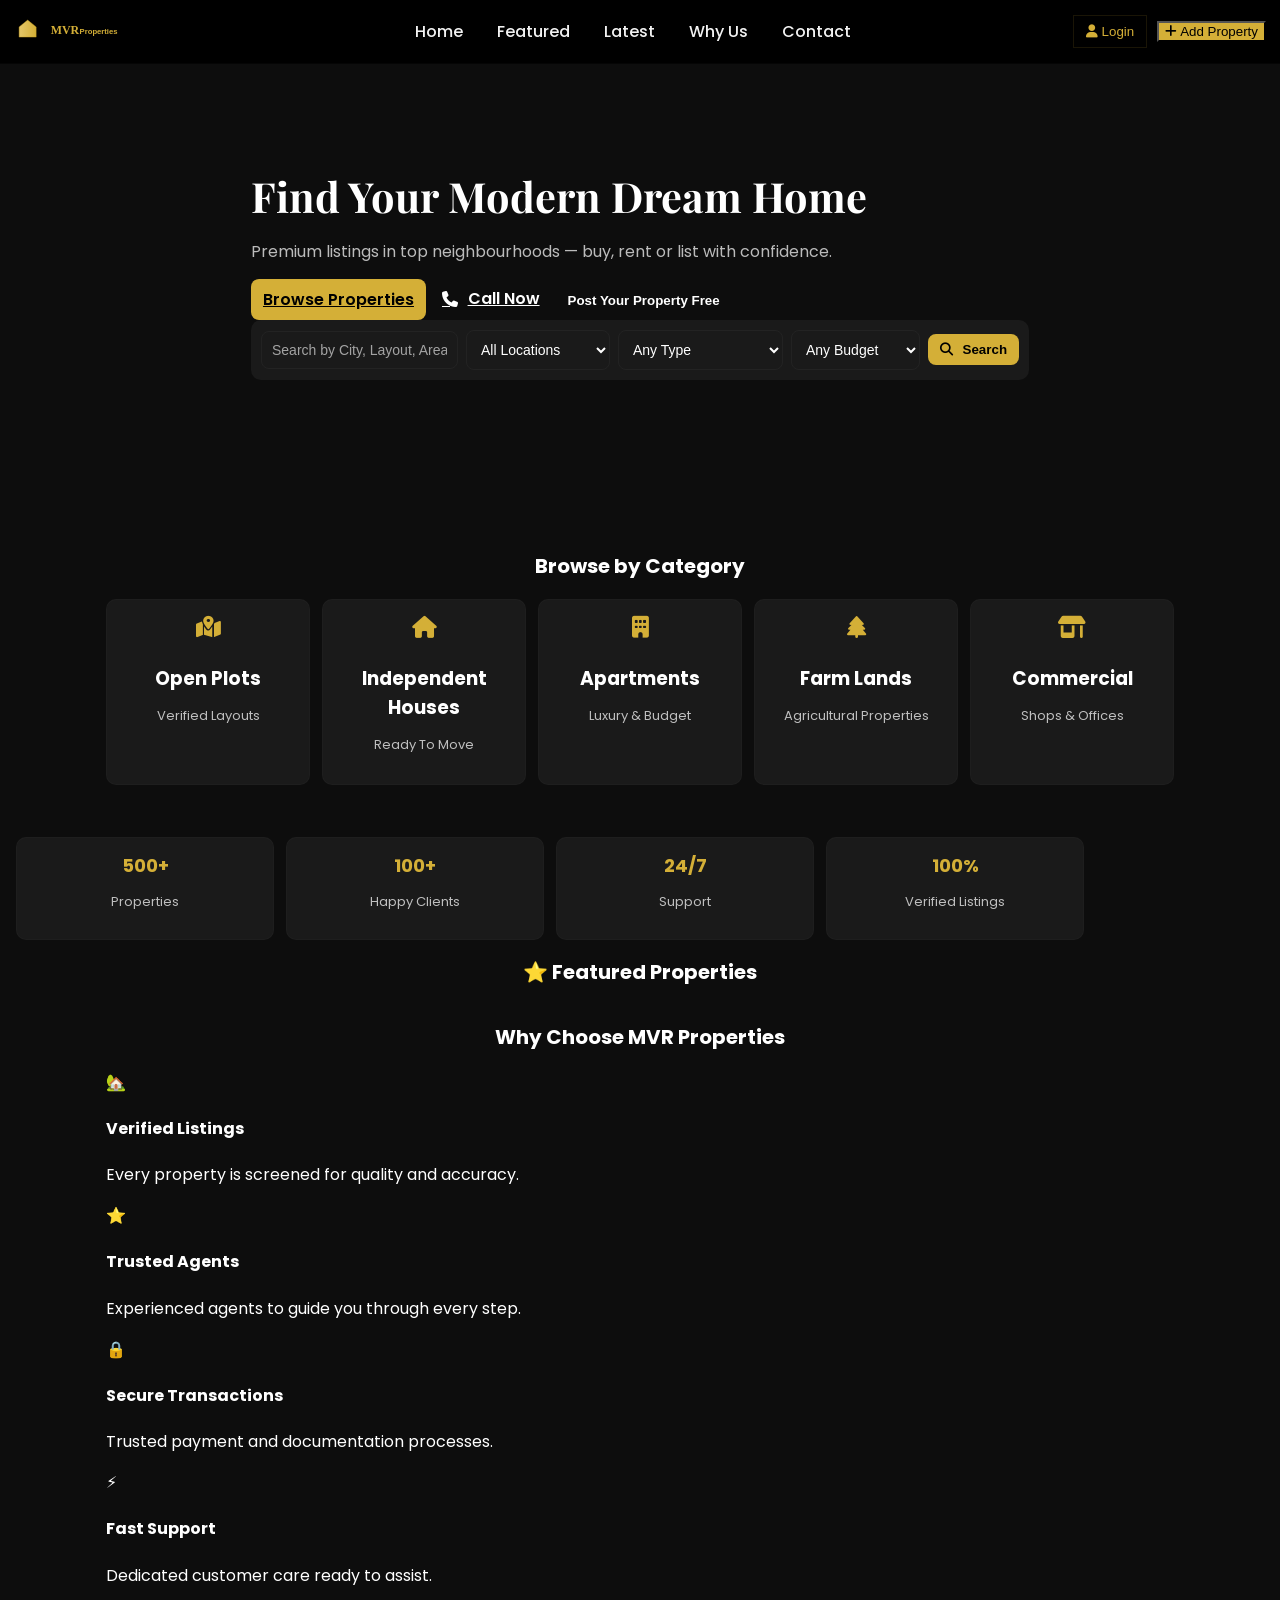
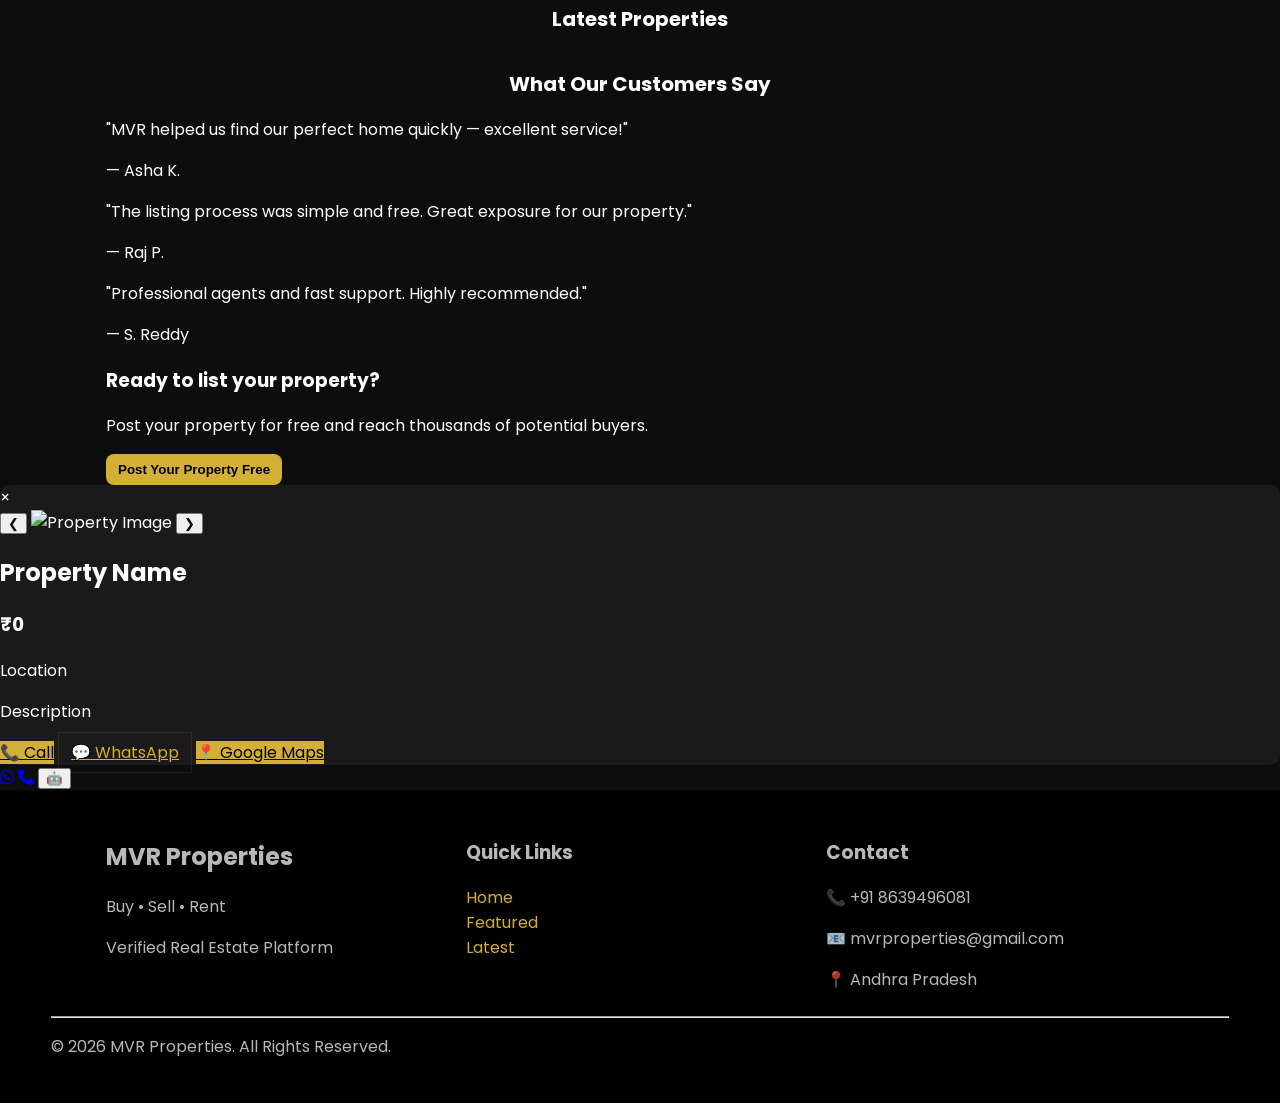
==== commit f0223569: "theme: swap site logo to logo.svg in site header; preserve IDs and functionality" ====
--- a/index.html
+++ b/index.html
@@ -7,12 +7,8 @@
 
   <title>MVR Properties | Buy • Sell • Rent</title>
 
-  <meta name="description"
-    content="Buy, Sell and Rent Properties with MVR Properties. Verified Plots, Villas, Apartments and Farm Lands.">
-
-  <meta name="keywords"
-    content="MVR Properties, Real Estate, Plots, Villas, Apartments, Farm Land">
-
+  <meta name="description" content="Buy, Sell and Rent Properties with MVR Properties. Verified Plots, Villas, Apartments and Farm Lands.">
+  <meta name="keywords" content="MVR Properties, Real Estate, Plots, Villas, Apartments, Farm Land">
   <meta name="theme-color" content="#0ea5a4">
 
   <link rel="stylesheet" href="style.css">
@@ -20,11 +16,9 @@
 
   <link rel="preconnect" href="https://fonts.googleapis.com">
   <link rel="preconnect" href="https://fonts.gstatic.com" crossorigin>
-  <link href="https://fonts.googleapis.com/css2?family=Poppins:wght@300;400;500;600;700;800&display=swap"
-    rel="stylesheet">
-
-  <link rel="stylesheet"
-    href="https://cdnjs.cloudflare.com/ajax/libs/font-awesome/6.6.0/css/all.min.css">
+  <link href="https://fonts.googleapis.com/css2?family=Poppins:wght@300;400;500;600;700;800&display=swap" rel="stylesheet">
+
+  <link rel="stylesheet" href="https://cdnjs.cloudflare.com/ajax/libs/font-awesome/6.6.0/css/all.min.css">
 
 </head>
 
@@ -33,8 +27,7 @@
 <header class="header">
 
   <div class="logo">
-    <i class="fa-solid fa-house"></i>
-    <span>MVR</span> Properties
+    <img src="logo.svg" alt="MVR Properties" class="site-logo" style="height:34px;">
   </div>
 
   <nav class="navbar">
--- a/style.css
+++ b/style.css
@@ -1,704 +1,133 @@
-/* ==========================
-MVR PROPERTIES
-STYLE.CSS - PART 1
-========================== */
+/* MVR Properties - Black & Gold theme (simple, mobile-first, understated)
+   - Background: #0D0D0D
+   - Primary Gold: #D4AF37 (used sparingly for buttons/highlights)
+   - Accent Yellow: #FFC107 (tiny accents)
+   - Text: White
+   - Cards: #1A1A1A
+   - Navbar/Footer: Black
+   - Buttons: Gold background with black text
+   - Keep UI simple, easy to read (OLX-like), minimal glow
+*/
 
-*{
-margin:0;
-padding:0;
-box-sizing:border-box;
-font-family:'Poppins',sans-serif;
-scroll-behavior:smooth;
+@import url('https://fonts.googleapis.com/css2?family=Playfair+Display:wght@600;700&family=Poppins:wght@300;400;500;600;700&display=swap');
+
+:root{
+  --bg:#0D0D0D;
+  --surface:#1A1A1A; /* cards */
+  --muted:rgba(255,255,255,0.72);
+  --primary-gold:#D4AF37;
+  --accent:#FFC107;
+  --radius:12px;
+  --container:1100px;
+  --transition-fast:160ms ease;
+  --transition-smooth:260ms cubic-bezier(.2,.8,.2,1);
 }
 
+*{box-sizing:border-box}
+html,body{height:100%}
 body{
-background:#f7f7f7;
-color:#222;
-overflow-x:hidden;
+  margin:0;
+  background:var(--bg);
+  color:#FFFFFF;
+  font-family: 'Poppins', system-ui, -apple-system, 'Segoe UI', Roboto, Arial;
+  -webkit-font-smoothing:antialiased;
+  -moz-osx-font-smoothing:grayscale;
+  overflow-x:hidden;
 }
 
-/* ==========================
-HEADER
-========================== */
+/* container helper */
+.container{max-width:var(--container);margin:0 auto;padding:0 16px}
 
+/* HEADER */
 .header{
-position:fixed;
-top:0;
-left:0;
-width:100%;
-height:75px;
-display:flex;
-justify-content:space-between;
-align-items:center;
-padding:0 7%;
-background:#ffffff;
-box-shadow:0 4px 20px rgba(0,0,0,.08);
-z-index:1000;
+  position:fixed;
+  top:0;left:0;width:100%;height:64px;display:flex;align-items:center;justify-content:space-between;padding:0 4%;background:#000;padding-left:14px;padding-right:14px;z-index:1200;border-bottom:1px solid rgba(255,255,255,0.02);
+}
+.logo{display:flex;align-items:center;gap:10px;font-weight:700;font-size:18px}
+.site-logo{height:36px;display:inline-block}
+
+/* simple navbar: hide on small screens and expose menu via existing layouts (keeps behaviour) */
+.navbar{display:flex;gap:18px;align-items:center}
+.navbar a{color:#fff;text-decoration:none;font-weight:500;opacity:0.95;padding:6px 8px;border-radius:6px;transition:background var(--transition-fast),color var(--transition-fast)}
+.navbar a:hover{background:rgba(255,255,255,0.02);color:var(--primary-gold)}
+
+.header-buttons{display:flex;gap:10px;align-items:center}
+
+/* Buttons: gold primary, simple */
+.btn{display:inline-flex;align-items:center;gap:.6rem;border-radius:8px;padding:8px 12px;font-weight:600;border:0;cursor:pointer;background:transparent;color:#fff}
+.btn.primary, .gold-btn{background:var(--primary-gold);color:#000}
+.btn.primary:hover, .gold-btn:hover{background:#d0a94a;transform:translateY(-2px)}
+.outline-btn{background:transparent;color:var(--primary-gold);border:1px solid rgba(212,175,55,0.12);padding:8px 12px}
+.outline-btn:hover{background:rgba(212,175,55,0.03)}
+
+/* HERO: keep clean, mobile-first */
+.hero{min-height:54vh;display:flex;align-items:center;position:relative;padding:90px 0 28px;margin-bottom:12px;background-image:url('images/modern-houses-hero.jpg');background-size:cover;background-position:center}
+.hero-overlay{position:absolute;inset:0;background:linear-gradient(180deg, rgba(13,13,13,0.36), rgba(13,13,13,0.6));z-index:1}
+.hero-content{position:relative;z-index:2;display:block;padding:36px 4%;max-width:980px}
+.hero-text h1{font-family:'Playfair Display',serif;font-size:clamp(1.6rem,4vw,2.6rem);margin:0 0 10px;color:#fff;font-weight:700}
+.lead{color:var(--muted);margin-bottom:14px}
+
+/* search bar: simplified */
+.search-bar{display:flex;flex-wrap:wrap;gap:8px;align-items:center;background:var(--surface);padding:10px;border-radius:10px;width:100%;}
+.search-bar input[type="text"], .search-bar select{padding:10px;border-radius:8px;border:1px solid rgba(255,255,255,0.04);background:transparent;color:#fff;min-width:120px;font-size:14px;outline:none}
+.search-bar input::placeholder{color:rgba(255,255,255,0.6)}
+.search-bar .btn.primary{flex:0 0 auto}
+
+/* categories & cards */
+.categories{padding:36px 0;background:transparent}
+.section-title{text-align:center;font-size:20px;margin-bottom:18px;font-weight:700;color:#fff}
+.category-grid{display:grid;grid-template-columns:repeat(auto-fit,minmax(180px,1fr));gap:12px}
+.category-card{background:var(--surface);padding:16px;border-radius:10px;text-align:center;border:1px solid rgba(255,255,255,0.02)}
+.category-card i{font-size:22px;color:var(--primary-gold);margin-bottom:8px}
+.category-card h3{margin-bottom:6px;color:#fff}
+.category-card p{color:var(--muted);font-size:13px}
+
+/* stats */
+.stats{display:grid;grid-template-columns:repeat(auto-fit,minmax(140px,1fr));gap:12px;margin:16px 0}
+.stat-card{background:var(--surface);padding:14px;border-radius:10px;text-align:center;border:1px solid rgba(255,255,255,0.02)}
+.stat-card h2{color:var(--primary-gold);font-size:18px;margin:0 0 6px}
+.stat-card p{color:var(--muted);font-size:13px}
+
+/* property grid */
+.property-grid{display:grid;grid-template-columns:repeat(auto-fit,minmax(260px,1fr));gap:12px}
+.property-card{background:var(--surface);border-radius:10px;overflow:hidden;border:1px solid rgba(255,255,255,0.02);transition:transform var(--transition-smooth)}
+.property-card:hover{transform:translateY(-6px)}
+.property-image{position:relative;height:180px;overflow:hidden;background:#111}
+.property-image img{width:100%;height:100%;object-fit:cover}
+.property-content{padding:12px}
+.property-content h3{font-size:15px;margin:0 0 6px;color:#fff}
+.property-content p.meta{font-size:13px;color:var(--muted);margin:4px 0}
+.property-content h2{font-size:16px;color:var(--primary-gold);margin:8px 0}
+
+/* modal */
+.modal-content{background:var(--surface);border-radius:10px}
+
+/* footer */
+footer{background:#000;color:var(--muted);padding:28px 4%;border-top:1px solid rgba(255,255,255,0.02)}
+.footer-container{display:grid;grid-template-columns:repeat(auto-fit,minmax(180px,1fr));gap:12px}
+.footer-container a{color:var(--primary-gold);text-decoration:none}
+
+/* small screens - mobile-first adjustments */
+@media (max-width:900px){
+  .header{height:58px;padding:0 12px}
+  .hero{padding-top:80px}
+  .hero-content{padding:24px}
+  .property-image{height:160px}
+  .container{padding:0 12px}
+  .navbar{display:none}
 }
 
-.logo{
-font-size:28px;
-font-weight:700;
-color:#111;
-display:flex;
-align-items:center;
-gap:10px;
+@media (max-width:560px){
+  .hero-text h1{font-size:1.4rem}
+  .property-grid{grid-template-columns:1fr}
+  .category-grid{grid-template-columns:repeat(auto-fit,minmax(140px,1fr));}
 }
 
-.logo span{
-color:#c79b18;
-}
+/* accessibility */
+:focus{outline:none;box-shadow:0 0 0 3px rgba(212,175,55,0.06)}
 
-.navbar{
-display:flex;
-gap:30px;
-}
+/* small utilities */
+.lead-small{color:var(--muted);font-size:13px}
 
-.navbar a{
-text-decoration:none;
-font-size:16px;
-font-weight:500;
-color:#333;
-transition:.3s;
-}
-
-.navbar a:hover{
-color:#c79b18;
-}
-
-.header-buttons{
-display:flex;
-gap:12px;
-}
-
-/* ==========================
-BUTTONS
-========================== */
-
-.gold-btn{
-background:#c79b18;
-color:#fff;
-padding:12px 24px;
-border:none;
-border-radius:10px;
-cursor:pointer;
-font-size:15px;
-font-weight:600;
-text-decoration:none;
-transition:.3s;
-display:inline-flex;
-align-items:center;
-gap:8px;
-}
-
-.gold-btn:hover{
-background:#a57f12;
-transform:translateY(-2px);
-}
-
-.outline-btn{
-background:#fff;
-color:#c79b18;
-border:2px solid #c79b18;
-padding:11px 22px;
-border-radius:10px;
-cursor:pointer;
-font-size:15px;
-font-weight:600;
-text-decoration:none;
-transition:.3s;
-display:inline-flex;
-align-items:center;
-gap:8px;
-}
-
-.outline-btn:hover{
-background:#c79b18;
-color:#fff;
-}
-
-/* ==========================
-HERO SECTION
-========================== */
-
-.hero{
-height:100vh;
-background:url("images/hero.jpg") center/cover no-repeat;
-display:flex;
-justify-content:center;
-align-items:center;
-position:relative;
-padding:30px;
-}
-
-.hero-overlay{
-position:absolute;
-inset:0;
-background:rgba(0,0,0,.55);
-}
-
-.hero-content{
-position:relative;
-z-index:2;
-text-align:center;
-max-width:900px;
-color:#fff;
-}
-
-.hero-content h1{
-font-size:58px;
-font-weight:700;
-margin-bottom:20px;
-}
-
-.hero-content p{
-font-size:20px;
-margin-bottom:35px;
-opacity:.95;
-}
-
-/* ==========================
-SEARCH BOX
-========================== */
-
-.search-box{
-display:flex;
-justify-content:center;
-gap:12px;
-flex-wrap:wrap;
-margin-bottom:30px;
-}
-
-.search-box input{
-width:500px;
-max-width:100%;
-padding:16px;
-border:none;
-border-radius:12px;
-font-size:16px;
-outline:none;
-}
-
-.hero-actions{
-display:flex;
-justify-content:center;
-gap:15px;
-flex-wrap:wrap;
-}
-
-.ai-btn{
-background:#111;
-color:#fff;
-padding:12px 24px;
-border-radius:10px;
-text-decoration:none;
-font-weight:600;
-transition:.3s;
-}
-
-.ai-btn:hover{
-background:#000;
-transform:translateY(-2px);
-}
-/* ==========================
-CATEGORIES
-========================== */
-
-.categories{
-padding:80px 7%;
-background:#ffffff;
-}
-
-.section-title{
-text-align:center;
-font-size:36px;
-font-weight:700;
-margin-bottom:45px;
-color:#222;
-}
-
-.category-grid{
-display:grid;
-grid-template-columns:repeat(auto-fit,minmax(220px,1fr));
-gap:25px;
-}
-
-.category-card{
-background:#fff;
-padding:35px 20px;
-border-radius:16px;
-text-align:center;
-box-shadow:0 10px 30px rgba(0,0,0,.08);
-transition:.35s;
-cursor:pointer;
-}
-
-.category-card:hover{
-transform:translateY(-8px);
-box-shadow:0 18px 40px rgba(0,0,0,.12);
-}
-
-.category-card i{
-font-size:45px;
-color:#c79b18;
-margin-bottom:18px;
-}
-
-.category-card h3{
-font-size:22px;
-margin-bottom:10px;
-}
-
-.category-card p{
-font-size:15px;
-color:#666;
-}
-
-/* ==========================
-STATS
-========================== */
-
-.stats{
-padding:70px 7%;
-display:grid;
-grid-template-columns:repeat(auto-fit,minmax(180px,1fr));
-gap:25px;
-background:#f5f5f5;
-}
-
-.stat-card{
-background:#fff;
-padding:30px;
-border-radius:16px;
-text-align:center;
-box-shadow:0 8px 25px rgba(0,0,0,.08);
-transition:.3s;
-}
-
-.stat-card:hover{
-transform:translateY(-6px);
-}
-
-.stat-card h2{
-font-size:38px;
-color:#c79b18;
-margin-bottom:10px;
-}
-
-.stat-card p{
-font-size:16px;
-color:#666;
-}
-
-/* ==========================
-SECTION
-========================== */
-
-.section{
-padding:90px 7%;
-background:#fff;
-}
-
-/* ==========================
-PROPERTY GRID
-========================== */
-
-.property-grid{
-display:grid;
-grid-template-columns:repeat(auto-fit,minmax(320px,1fr));
-gap:30px;
-}
-
-/* ==========================
-PROPERTY CARD
-========================== */
-
-.property-card{
-background:#fff;
-border-radius:18px;
-overflow:hidden;
-box-shadow:0 12px 30px rgba(0,0,0,.08);
-transition:.35s;
-}
-
-.property-card:hover{
-transform:translateY(-8px);
-box-shadow:0 18px 40px rgba(0,0,0,.15);
-}
-
-.property-image{
-position:relative;
-height:230px;
-overflow:hidden;
-}
-
-.property-image img{
-width:100%;
-height:100%;
-object-fit:cover;
-transition:.4s;
-}
-
-.property-card:hover img{
-transform:scale(1.08);
-}
-
-.featured-badge{
-position:absolute;
-top:15px;
-left:15px;
-background:#c79b18;
-color:#fff;
-padding:7px 14px;
-border-radius:30px;
-font-size:13px;
-font-weight:600;
-}
-
-.property-content{
-padding:22px;
-}
-
-.property-content h3{
-font-size:24px;
-margin-bottom:10px;
-color:#222;
-}
-
-.property-content p{
-font-size:15px;
-color:#666;
-margin-bottom:15px;
-line-height:1.6;
-}
-
-.property-content h2{
-font-size:30px;
-color:#c79b18;
-margin-bottom:20px;
-}
-
-.property-buttons{
-display:flex;
-gap:12px;
-flex-wrap:wrap;
-}
-
-.property-buttons .gold-btn,
-.property-buttons .outline-btn{
-flex:1;
-justify-content:center;
-}
-
-/* ==========================
-LATEST SECTION
-========================== */
-
-#latest{
-background:#f7f7f7;
-}
-/* ==========================
-MODAL
-========================== */
-
-.modal{
-display:none;
-position:fixed;
-inset:0;
-background:rgba(0,0,0,.75);
-z-index:5000;
-justify-content:center;
-align-items:center;
-padding:20px;
-}
-
-.modal-content{
-width:100%;
-max-width:950px;
-background:#fff;
-border-radius:20px;
-overflow:hidden;
-position:relative;
-animation:popup .35s ease;
-}
-
-@keyframes popup{
-from{
-opacity:0;
-transform:scale(.9);
-}
-to{
-opacity:1;
-transform:scale(1);
-}
-}
-
-.close-modal{
-position:absolute;
-top:18px;
-right:22px;
-font-size:34px;
-cursor:pointer;
-font-weight:700;
-z-index:10;
-}
-
-.modal-slider{
-position:relative;
-height:420px;
-background:#eee;
-}
-
-.modal-slider img{
-width:100%;
-height:100%;
-object-fit:cover;
-}
-
-.slider-btn{
-position:absolute;
-top:50%;
-transform:translateY(-50%);
-width:45px;
-height:45px;
-border:none;
-border-radius:50%;
-background:rgba(255,255,255,.9);
-cursor:pointer;
-font-size:20px;
-font-weight:bold;
-}
-
-.prev{
-left:15px;
-}
-
-.next{
-right:15px;
-}
-
-.modal-body{
-padding:30px;
-}
-
-.modal-body h2{
-font-size:32px;
-margin-bottom:12px;
-}
-
-.modal-body h3{
-font-size:28px;
-color:#c79b18;
-margin-bottom:15px;
-}
-
-.modal-body p{
-font-size:16px;
-line-height:1.8;
-color:#555;
-margin-bottom:15px;
-}
-
-.modal-buttons{
-display:flex;
-gap:15px;
-flex-wrap:wrap;
-margin-top:20px;
-}
-
-/* ==========================
-FLOATING BUTTONS
-========================== */
-
-.floating-whatsapp,
-.floating-call,
-.floating-ai{
-position:fixed;
-right:22px;
-width:60px;
-height:60px;
-border-radius:50%;
-display:flex;
-justify-content:center;
-align-items:center;
-text-decoration:none;
-font-size:26px;
-box-shadow:0 8px 25px rgba(0,0,0,.25);
-z-index:3000;
-transition:.3s;
-}
-
-.floating-whatsapp{
-bottom:30px;
-background:#25D366;
-color:#fff;
-}
-
-.floating-call{
-bottom:105px;
-background:#0d6efd;
-color:#fff;
-}
-
-.floating-ai{
-bottom:180px;
-background:#111;
-color:#fff;
-border:none;
-cursor:pointer;
-}
-
-.floating-whatsapp:hover,
-.floating-call:hover,
-.floating-ai:hover{
-transform:scale(1.1);
-}
-
-/* ==========================
-FOOTER
-========================== */
-
-footer{
-background:#111;
-color:#fff;
-padding:60px 7% 25px;
-margin-top:60px;
-}
-
-.footer-container{
-display:grid;
-grid-template-columns:repeat(auto-fit,minmax(250px,1fr));
-gap:35px;
-}
-
-.footer-container h2,
-.footer-container h3{
-margin-bottom:15px;
-}
-
-.footer-container p{
-line-height:1.8;
-color:#ccc;
-}
-
-.footer-container a{
-color:#ddd;
-text-decoration:none;
-line-height:2;
-transition:.3s;
-}
-
-.footer-container a:hover{
-color:#c79b18;
-}
-
-footer hr{
-margin:30px 0 20px;
-border:none;
-height:1px;
-background:#333;
-}
-
-footer .copyright{
-text-align:center;
-color:#999;
-}
-
-/* ==========================
-RESPONSIVE
-========================== */
-
-@media(max-width:992px){
-
-.hero-content h1{
-font-size:42px;
-}
-
-.header{
-padding:0 20px;
-}
-
-.navbar{
-display:none;
-}
-
-.modal-slider{
-height:300px;
-}
-
-}
-
-@media(max-width:768px){
-
-.hero{
-padding-top:90px;
-}
-
-.hero-content h1{
-font-size:32px;
-}
-
-.hero-content p{
-font-size:16px;
-}
-
-.search-box{
-flex-direction:column;
-}
-
-.search-box input{
-width:100%;
-}
-
-.hero-actions{
-flex-direction:column;
-}
-
-.header-buttons{
-gap:8px;
-}
-
-.gold-btn,
-.outline-btn{
-width:100%;
-justify-content:center;
-}
-
-.property-grid{
-grid-template-columns:1fr;
-}
-
-.modal-body{
-padding:20px;
-}
-
-.modal-buttons{
-flex-direction:column;
-}
-
-.footer-container{
-grid-template-columns:1fr;
-}
-
-}
-
-/* ==========================
-SCROLLBAR
-========================== */
-
-::-webkit-scrollbar{
-width:10px;
-}
-
-::-webkit-scrollbar-track{
-background:#f2f2f2;
-}
-
-::-webkit-scrollbar-thumb{
-background:#c79b18;
-border-radius:10px;
-}
-
-::-webkit-scrollbar-thumb:hover{
-background:#9e7a10;
-}
+/* keep loading spinner keyframes for login overlay */
+@keyframes spin{100%{transform:rotate(360deg)}}
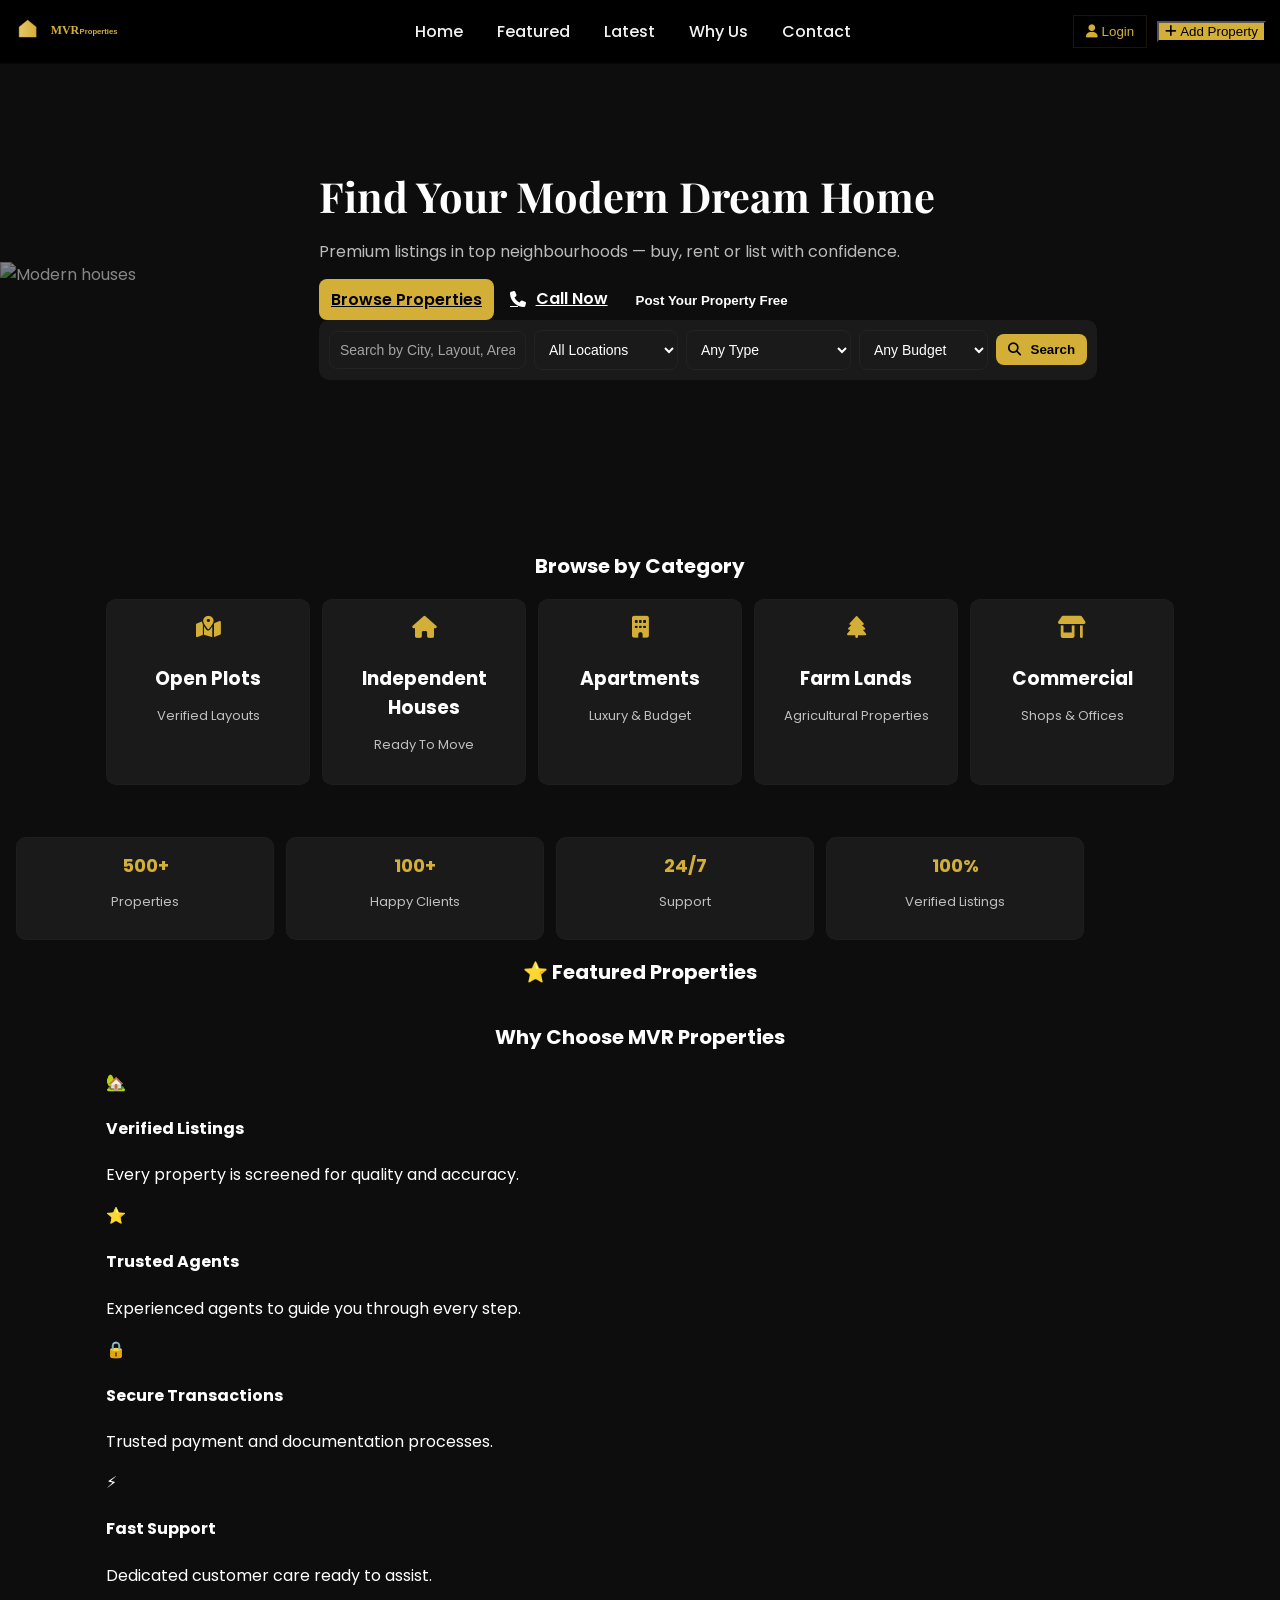
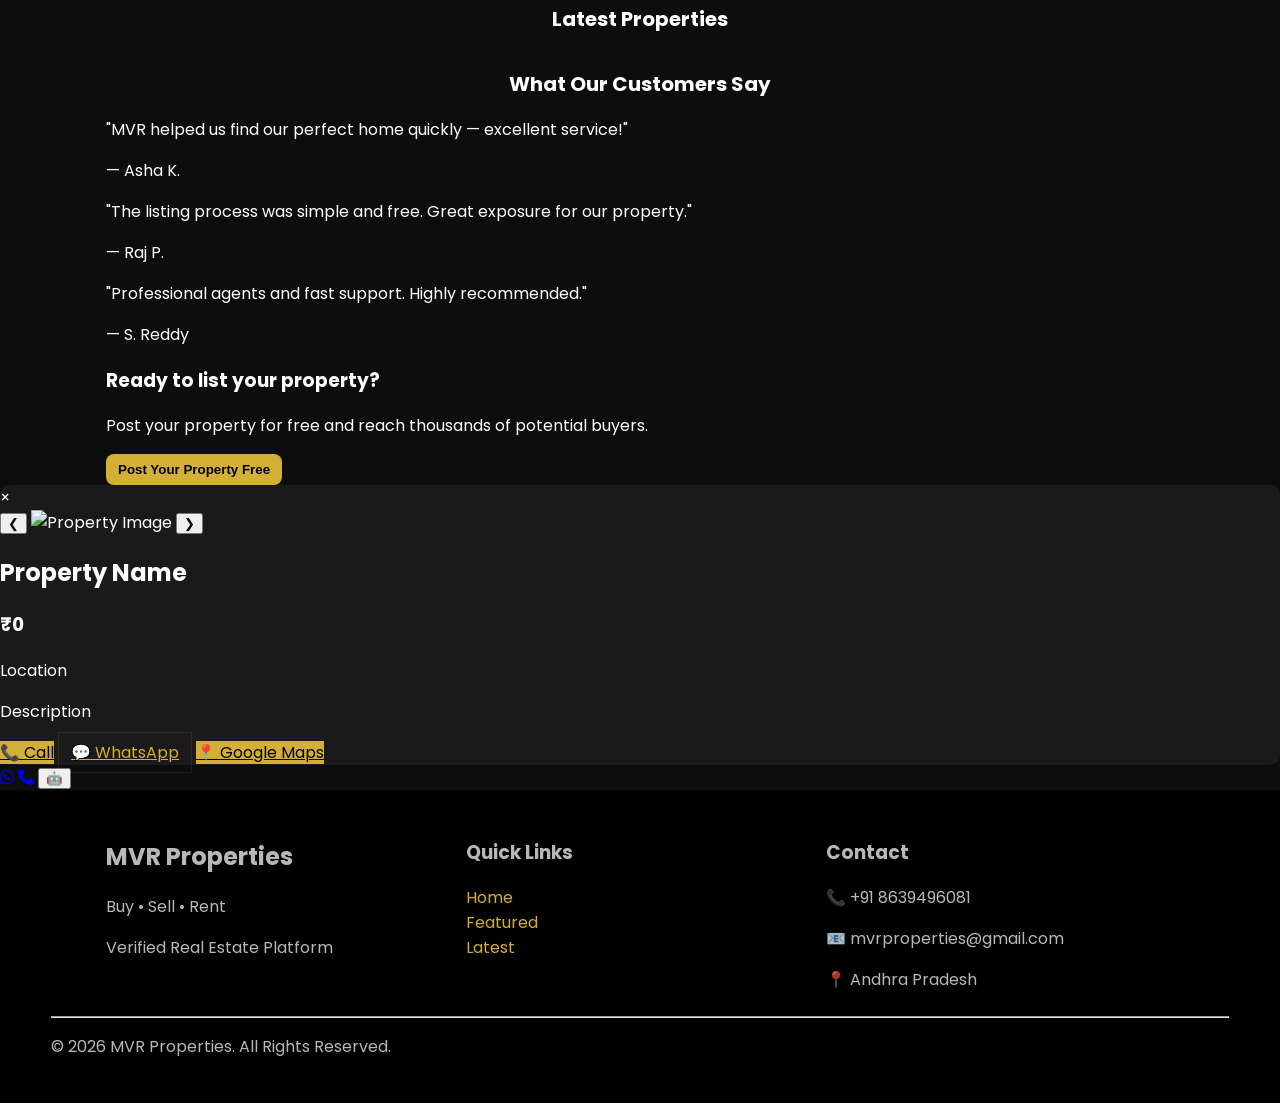
==== commit 5d0fa6a7: "feat(ui): add professional responsive homepage hero" ====
--- a/index.html
+++ b/index.html
@@ -55,8 +55,18 @@
 <!-- HERO / PREMIUM BANNER -->
 <section class="hero">
   <div class="hero-overlay"></div>
+  <!-- Responsive, lazy hero image (keeps public/cloudinary config unchanged) -->
+  <picture class="hero-picture" aria-hidden="true">
+    <!-- large screens -->
+    <source media="(min-width:900px)" data-srcset="images/modern-houses-hero-large.jpg">
+    <!-- medium -->
+    <source media="(min-width:560px)" data-srcset="images/modern-houses-hero-medium.jpg">
+    <!-- fallback small -->
+    <img class="hero-bg" data-src="images/modern-houses-hero.jpg" alt="Modern houses" loading="lazy">
+  </picture>
+
   <div class="hero-content container">
-    <div class="hero-text">
+    <div class="hero-text" id="heroText">
       <h1>Find Your Modern Dream Home</h1>
       <p class="lead">Premium listings in top neighbourhoods — buy, rent or list with confidence.</p>
 
